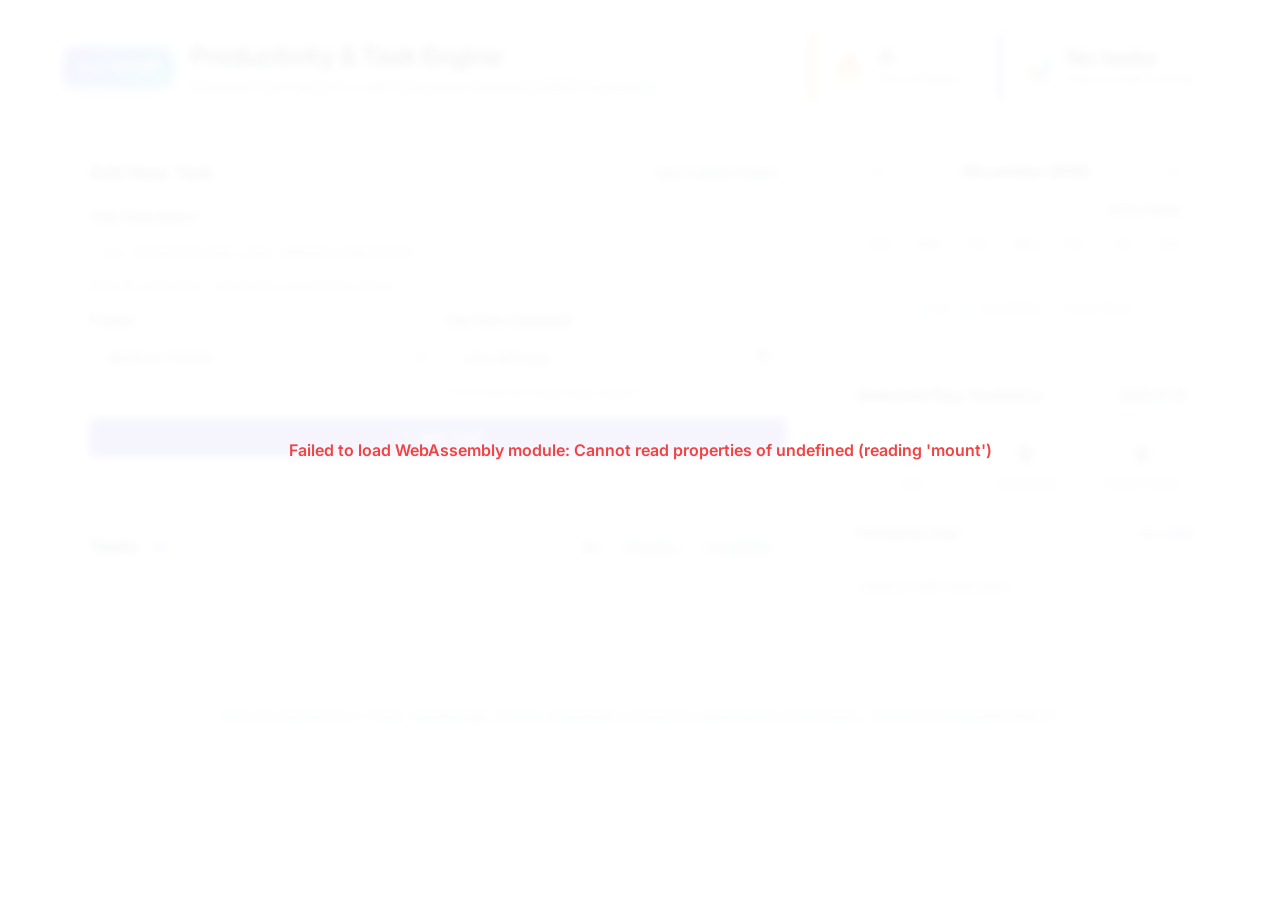
==== public/index.html @ 5f056f39 "feat: complete C++ WebAssembly To-Do web app with calendar and streak counter" ====
<!DOCTYPE html>
<html lang="en">
<head>
    <meta charset="UTF-8">
    <meta name="viewport" content="width=device-width, initial-scale=1.0">
    <title>C++ WebAssembly To-Do & Habit Analytics</title>
    <link rel="stylesheet" href="style.css">
    <link rel="preconnect" href="https://fonts.googleapis.com">
    <link rel="preconnect" href="https://fonts.gstatic.com" crossorigin>
    <link href="https://fonts.googleapis.com/css2?family=Inter:wght@300;400;500;600;700&display=swap" rel="stylesheet">
</head>
<body>
    <div id="loadingOverlay" class="loading-overlay">
        <div class="spinner"></div>
        <p>Loading C++ WebAssembly Engine & Syncing Storage...</p>
    </div>

    <div class="app-container">
        <!-- Header -->
        <header class="app-header">
            <div class="brand">
                <div class="logo-badge">C++ WASM</div>
                <div>
                    <h1>Productivity & Task Engine</h1>
                    <p class="subtitle">Compiled from native C++ with Emscripten Embind & IDBFS Persistence</p>
                </div>
            </div>
            
            <div class="stats-overview">
                <!-- Streak Card -->
                <div class="stat-card streak-card" id="streakCard">
                    <div class="stat-icon">🔥</div>
                    <div class="stat-details">
                        <span class="stat-value" id="streakDisplay">0</span>
                        <span class="stat-label">Day Streak</span>
                    </div>
                </div>

                <!-- Daily Rate Card -->
                <div class="stat-card rate-card" id="dailyRateCard">
                    <div class="stat-icon">📊</div>
                    <div class="stat-details">
                        <span class="stat-value" id="dailyRateDisplay">No tasks</span>
                        <span class="stat-label" id="rateDateLabel">Daily Completion</span>
                    </div>
                </div>
            </div>
        </header>

        <!-- Notification Banner -->
        <div id="notificationBanner" class="notification-banner hidden"></div>

        <!-- Main Layout -->
        <main class="main-content">
            <!-- Left Column: Task Creator & List -->
            <section class="task-section">
                <!-- Add Task Form -->
                <div class="card form-card">
                    <div class="card-header">
                        <h2>Add New Task</h2>
                        <span class="badge cpp-badge">std::vector&lt;Task&gt;</span>
                    </div>
                    
                    <form id="addTaskForm" class="task-form">
                        <div class="form-group">
                            <label for="taskDesc">Task Description <span class="required">*</span></label>
                            <input type="text" id="taskDesc" placeholder="e.g. Implement leap-year validation algorithms" required autocomplete="off">
                            <small class="helper-text">Pipes (|) sanitized to /, line breaks converted to spaces.</small>
                        </div>

                        <div class="form-row">
                            <div class="form-group">
                                <label for="taskPriority">Priority</label>
                                <select id="taskPriority">
                                    <option value="0">Low Priority</option>
                                    <option value="1" selected>Medium Priority</option>
                                    <option value="2">High Priority</option>
                                </select>
                            </div>

                            <div class="form-group">
                                <label for="taskDueDate">Due Date (Optional)</label>
                                <input type="date" id="taskDueDate">
                                <small class="helper-text">YYYY-MM-DD (Leap-year aware)</small>
                            </div>
                        </div>

                        <button type="submit" class="btn btn-primary" id="btnAddTask">
                            <span class="btn-icon">➕</span> Add Task
                        </button>
                    </form>
                </div>

                <!-- Tasks List -->
                <div class="card list-card">
                    <div class="card-header task-list-header">
                        <div class="title-with-count">
                            <h2>Tasks</h2>
                            <span class="count-pill" id="totalTasksCount">0</span>
                        </div>
                        
                        <!-- Filter Tabs -->
                        <div class="filter-tabs">
                            <button class="filter-btn active" data-filter="all">All</button>
                            <button class="filter-btn" data-filter="pending">Pending</button>
                            <button class="filter-btn" data-filter="completed">Completed</button>
                        </div>
                    </div>

                    <div id="taskList" class="task-list">
                        <!-- Rendered by JavaScript via getTasksJson() -->
                    </div>

                    <div id="emptyListState" class="empty-state hidden">
                        <div class="empty-icon">📝</div>
                        <p class="empty-title">No tasks found</p>
                        <p class="empty-desc">Create your first task above to track your productivity habits.</p>
                    </div>
                </div>
            </section>

            <!-- Right Column: Interactive Calendar & Day Analytics -->
            <aside class="calendar-section">
                <!-- Interactive Calendar Card -->
                <div class="card calendar-card">
                    <div class="calendar-header">
                        <button class="btn btn-icon-round" id="prevMonthBtn" title="Previous Month">‹</button>
                        <h3 id="currentMonthYear">November 2026</h3>
                        <button class="btn btn-icon-round" id="nextMonthBtn" title="Next Month">›</button>
                    </div>

                    <div class="calendar-actions">
                        <button class="btn btn-sm btn-outline" id="todayMonthBtn">Go to Today</button>
                    </div>

                    <!-- Weekday Headers -->
                    <div class="weekdays-grid">
                        <span>Sun</span>
                        <span>Mon</span>
                        <span>Tue</span>
                        <span>Wed</span>
                        <span>Thu</span>
                        <span>Fri</span>
                        <span>Sat</span>
                    </div>

                    <!-- Calendar Days Grid (Calculated by C++ getCalendar) -->
                    <div id="calendarDaysGrid" class="days-grid"></div>

                    <!-- Calendar Legend -->
                    <div class="calendar-legend">
                        <span class="legend-item"><span class="dot dot-due"></span> Due</span>
                        <span class="legend-item"><span class="dot dot-completed"></span> Completed</span>
                        <span class="legend-item"><span class="dot dot-both"></span> Due & Done</span>
                    </div>
                </div>

                <!-- Selected Date Analytics Details -->
                <div class="card day-analytics-card">
                    <div class="card-header">
                        <h3>Selected Day Analytics</h3>
                        <span class="date-badge" id="selectedDateBadge">2026-11-16</span>
                    </div>

                    <div class="day-stats-grid">
                        <div class="day-stat-box">
                            <span class="stat-number" id="dayDueCount">0</span>
                            <span class="stat-sublabel">Due</span>
                        </div>
                        <div class="day-stat-box">
                            <span class="stat-number" id="dayCompletedCount">0</span>
                            <span class="stat-sublabel">Completed</span>
                        </div>
                        <div class="day-stat-box">
                            <span class="stat-number" id="dayDistinctCount">0</span>
                            <span class="stat-sublabel">Distinct Tasks</span>
                        </div>
                    </div>

                    <div class="completion-bar-container">
                        <div class="completion-bar-header">
                            <span>Completion Rate</span>
                            <span id="dayRateText" class="rate-percentage">No tasks</span>
                        </div>
                        <div class="progress-track">
                            <div id="dayProgressBar" class="progress-fill" style="width: 0%;"></div>
                        </div>
                    </div>

                    <div class="day-tasks-container">
                        <h4 class="subhead">Tasks for this day</h4>
                        <ul id="dayTasksList" class="day-tasks-list">
                            <!-- Tasks on this day rendered here -->
                        </ul>
                    </div>
                </div>
            </aside>
        </main>

        <!-- Edit Task Modal -->
        <div id="editTaskModal" class="modal-backdrop hidden">
            <div class="modal-box">
                <div class="modal-header">
                    <h3>Edit Task</h3>
                    <button class="btn-close" id="btnCancelEdit">×</button>
                </div>
                <form id="editTaskForm">
                    <input type="hidden" id="editTaskId">
                    <div class="form-group">
                        <label for="editTaskDesc">Description</label>
                        <input type="text" id="editTaskDesc" required>
                    </div>
                    <div class="form-row">
                        <div class="form-group">
                            <label for="editTaskPriority">Priority</label>
                            <select id="editTaskPriority">
                                <option value="0">Low Priority</option>
                                <option value="1">Medium Priority</option>
                                <option value="2">High Priority</option>
                            </select>
                        </div>
                        <div class="form-group">
                            <label for="editTaskDueDate">Due Date</label>
                            <input type="date" id="editTaskDueDate">
                        </div>
                    </div>
                    <div class="modal-actions">
                        <button type="button" class="btn btn-outline" id="btnCancelEdit2">Cancel</button>
                        <button type="submit" class="btn btn-primary">Save Changes</button>
                    </div>
                </form>
            </div>
        </div>

        <!-- Footer -->
        <footer class="app-footer">
            <p>Built with Standard C++ (Task, TaskManager, Priority, isValidDate) compiled to WebAssembly (Emscripten / Embind) & IndexedDB (IDBFS).</p>
        </footer>
    </div>

    <!-- WebAssembly Module Loader & Glue -->
    <script src="task_engine.js"></script>
    <script src="app.js"></script>
</body>
</html>
---- public/style.css ----
:root {
    --primary: #4f46e5;
    --primary-hover: #4338ca;
    --primary-light: #eef2ff;
    --success: #10b981;
    --success-light: #ecfdf5;
    --warning: #f59e0b;
    --warning-light: #fffbeb;
    --danger: #ef4444;
    --danger-light: #fef2f2;
    --text-main: #1e293b;
    --text-muted: #64748b;
    --border: #e2e8f0;
    --bg-main: #f8fafc;
    --bg-card: #ffffff;
    --shadow-sm: 0 1px 2px 0 rgb(0 0 0 / 0.05);
    --shadow-md: 0 4px 6px -1px rgb(0 0 0 / 0.1), 0 2px 4px -2px rgb(0 0 0 / 0.1);
    --shadow-lg: 0 10px 15px -3px rgb(0 0 0 / 0.1), 0 4px 6px -4px rgb(0 0 0 / 0.1);
    --radius-sm: 6px;
    --radius-md: 10px;
    --radius-lg: 16px;
    --transition: all 0.2s ease;
}

* {
    box-sizing: border-box;
    margin: 0;
    padding: 0;
}

body {
    font-family: 'Inter', -apple-system, BlinkMacSystemFont, "Segoe UI", Roboto, sans-serif;
    background-color: var(--bg-main);
    color: var(--text-main);
    line-height: 1.5;
    min-height: 100vh;
}

/* Loading Overlay */
.loading-overlay {
    position: fixed;
    top: 0;
    left: 0;
    width: 100%;
    height: 100%;
    background: rgba(255, 255, 255, 0.95);
    backdrop-filter: blur(4px);
    display: flex;
    flex-direction: column;
    align-items: center;
    justify-content: center;
    gap: 1rem;
    z-index: 9999;
    font-weight: 500;
    color: var(--text-muted);
    transition: opacity 0.3s ease;
}

.loading-overlay.fade-out {
    opacity: 0;
    pointer-events: none;
}

.spinner {
    width: 48px;
    height: 48px;
    border: 4px solid var(--border);
    border-top-color: var(--primary);
    border-radius: 50%;
    animation: spin 0.8s linear infinite;
}

@keyframes spin {
    to { transform: rotate(360deg); }
}

/* App Container */
.app-container {
    max-width: 1200px;
    margin: 0 auto;
    padding: 2rem 1.5rem;
}

/* Header */
.app-header {
    display: flex;
    justify-content: space-between;
    align-items: center;
    flex-wrap: wrap;
    gap: 1.5rem;
    margin-bottom: 2rem;
}

.brand {
    display: flex;
    align-items: center;
    gap: 1rem;
}

.logo-badge {
    background: linear-gradient(135deg, #4f46e5, #06b6d4);
    color: white;
    font-weight: 700;
    font-size: 0.85rem;
    padding: 0.6rem 0.9rem;
    border-radius: var(--radius-md);
    letter-spacing: 0.05em;
    box-shadow: 0 4px 12px rgba(79, 70, 229, 0.3);
}

.app-header h1 {
    font-size: 1.6rem;
    font-weight: 700;
    color: var(--text-main);
    letter-spacing: -0.02em;
}

.subtitle {
    font-size: 0.875rem;
    color: var(--text-muted);
}

/* Stats Overview */
.stats-overview {
    display: flex;
    gap: 1rem;
}

.stat-card {
    background: var(--bg-card);
    border: 1px solid var(--border);
    border-radius: var(--radius-md);
    padding: 0.75rem 1.25rem;
    display: flex;
    align-items: center;
    gap: 0.85rem;
    box-shadow: var(--shadow-sm);
    min-width: 160px;
}

.streak-card {
    border-left: 4px solid #f97316;
}

.rate-card {
    border-left: 4px solid var(--primary);
}

.stat-icon {
    font-size: 1.6rem;
}

.stat-details {
    display: flex;
    flex-direction: column;
}

.stat-value {
    font-size: 1.35rem;
    font-weight: 700;
    color: var(--text-main);
    line-height: 1.2;
}

.stat-label {
    font-size: 0.75rem;
    font-weight: 500;
    color: var(--text-muted);
    text-transform: uppercase;
    letter-spacing: 0.05em;
}

/* Notification Banner */
.notification-banner {
    padding: 0.75rem 1.25rem;
    border-radius: var(--radius-md);
    margin-bottom: 1.5rem;
    font-size: 0.9rem;
    font-weight: 500;
    display: flex;
    align-items: center;
    justify-content: space-between;
    animation: slideDown 0.25s ease;
}

.notification-banner.error {
    background-color: var(--danger-light);
    color: #991b1b;
    border: 1px solid #fecaca;
}

.notification-banner.success {
    background-color: var(--success-light);
    color: #065f46;
    border: 1px solid #a7f3d0;
}

.hidden {
    display: none !important;
}

@keyframes slideDown {
    from { opacity: 0; transform: translateY(-8px); }
    to { opacity: 1; transform: translateY(0); }
}

/* Main Layout */
.main-content {
    display: grid;
    grid-template-columns: 1fr 380px;
    gap: 1.5rem;
    align-items: start;
}

@media (max-width: 900px) {
    .main-content {
        grid-template-columns: 1fr;
    }
}

/* Cards */
.card {
    background: var(--bg-card);
    border: 1px solid var(--border);
    border-radius: var(--radius-lg);
    padding: 1.5rem;
    box-shadow: var(--shadow-sm);
    margin-bottom: 1.5rem;
}

.card-header {
    display: flex;
    justify-content: space-between;
    align-items: center;
    margin-bottom: 1.25rem;
}

.card-header h2 {
    font-size: 1.15rem;
    font-weight: 600;
}

.card-header h3 {
    font-size: 1.05rem;
    font-weight: 600;
}

.badge {
    font-size: 0.75rem;
    padding: 0.25rem 0.6rem;
    border-radius: 9999px;
    font-weight: 600;
}

.cpp-badge {
    background-color: #f1f5f9;
    color: #475569;
    font-family: monospace;
}

/* Form Styles */
.task-form {
    display: flex;
    flex-direction: column;
    gap: 1rem;
}

.form-group {
    display: flex;
    flex-direction: column;
    gap: 0.35rem;
    flex: 1;
}

.form-row {
    display: flex;
    gap: 1rem;
}

@media (max-width: 600px) {
    .form-row {
        flex-direction: column;
    }
}

label {
    font-size: 0.825rem;
    font-weight: 600;
    color: var(--text-main);
}

.required {
    color: var(--danger);
}

input[type="text"],
input[type="date"],
select {
    padding: 0.65rem 0.85rem;
    border: 1px solid var(--border);
    border-radius: var(--radius-sm);
    font-size: 0.9rem;
    font-family: inherit;
    color: var(--text-main);
    background-color: #ffffff;
    transition: var(--transition);
}

input[type="text"]:focus,
input[type="date"]:focus,
select:focus {
    outline: none;
    border-color: var(--primary);
    box-shadow: 0 0 0 3px rgba(79, 70, 229, 0.15);
}

.helper-text {
    font-size: 0.75rem;
    color: var(--text-muted);
}

/* Buttons */
.btn {
    display: inline-flex;
    align-items: center;
    justify-content: center;
    gap: 0.4rem;
    padding: 0.65rem 1.25rem;
    font-size: 0.9rem;
    font-weight: 600;
    border-radius: var(--radius-sm);
    cursor: pointer;
    border: none;
    transition: var(--transition);
    font-family: inherit;
}

.btn-primary {
    background-color: var(--primary);
    color: white;
}

.btn-primary:hover {
    background-color: var(--primary-hover);
}

.btn-outline {
    background-color: transparent;
    border: 1px solid var(--border);
    color: var(--text-main);
}

.btn-outline:hover {
    background-color: #f1f5f9;
}

.btn-sm {
    padding: 0.35rem 0.75rem;
    font-size: 0.8rem;
}

.btn-icon-round {
    width: 32px;
    height: 32px;
    border-radius: 50%;
    border: 1px solid var(--border);
    background: transparent;
    cursor: pointer;
    font-size: 1.1rem;
    display: flex;
    align-items: center;
    justify-content: center;
    transition: var(--transition);
}

.btn-icon-round:hover {
    background: #f1f5f9;
}

/* Task List */
.task-list-header {
    flex-wrap: wrap;
    gap: 0.75rem;
}

.title-with-count {
    display: flex;
    align-items: center;
    gap: 0.5rem;
}

.count-pill {
    background: var(--primary-light);
    color: var(--primary);
    font-size: 0.75rem;
    font-weight: 700;
    padding: 0.15rem 0.55rem;
    border-radius: 9999px;
}

.filter-tabs {
    display: flex;
    gap: 0.25rem;
    background: #f1f5f9;
    padding: 0.25rem;
    border-radius: var(--radius-sm);
}

.filter-btn {
    border: none;
    background: transparent;
    padding: 0.3rem 0.75rem;
    font-size: 0.8rem;
    font-weight: 600;
    color: var(--text-muted);
    border-radius: var(--radius-sm);
    cursor: pointer;
    transition: var(--transition);
}

.filter-btn.active {
    background: white;
    color: var(--text-main);
    box-shadow: var(--shadow-sm);
}

.task-list {
    display: flex;
    flex-direction: column;
    gap: 0.75rem;
}

.task-item {
    display: flex;
    align-items: center;
    justify-content: space-between;
    padding: 0.85rem 1rem;
    border: 1px solid var(--border);
    border-radius: var(--radius-md);
    background: white;
    transition: var(--transition);
    gap: 1rem;
}

.task-item:hover {
    box-shadow: var(--shadow-sm);
    border-color: #cbd5e1;
}

.task-item.completed {
    background: #f8fafc;
    opacity: 0.75;
}

.task-item.completed .task-desc {
    text-decoration: line-through;
    color: var(--text-muted);
}

.task-main {
    display: flex;
    align-items: center;
    gap: 0.85rem;
    flex: 1;
    min-width: 0;
}

.checkbox-btn {
    width: 22px;
    height: 22px;
    border-radius: 6px;
    border: 2px solid #cbd5e1;
    background: white;
    cursor: pointer;
    display: flex;
    align-items: center;
    justify-content: center;
    flex-shrink: 0;
    transition: var(--transition);
    color: white;
    font-size: 0.8rem;
}

.task-item.completed .checkbox-btn {
    background: var(--success);
    border-color: var(--success);
}

.task-item:not(.completed) .checkbox-btn:hover {
    border-color: var(--primary);
}

.task-content {
    display: flex;
    flex-direction: column;
    gap: 0.25rem;
    overflow: hidden;
}

.task-desc {
    font-size: 0.95rem;
    font-weight: 500;
    color: var(--text-main);
    word-break: break-word;
}

.task-meta {
    display: flex;
    align-items: center;
    flex-wrap: wrap;
    gap: 0.5rem;
    font-size: 0.75rem;
    color: var(--text-muted);
}

.priority-pill {
    padding: 0.15rem 0.5rem;
    border-radius: 4px;
    font-weight: 600;
    font-size: 0.7rem;
    text-transform: uppercase;
}

.priority-low {
    background: #ecfdf5;
    color: #059669;
}

.priority-med {
    background: #fffbeb;
    color: #d97706;
}

.priority-high {
    background: #fef2f2;
    color: #dc2626;
}

.due-pill {
    display: inline-flex;
    align-items: center;
    gap: 0.25rem;
}

.due-pill.overdue {
    color: #dc2626;
    font-weight: 600;
}

.due-pill.today {
    color: #d97706;
    font-weight: 600;
}

.task-actions {
    display: flex;
    align-items: center;
    gap: 0.35rem;
    flex-shrink: 0;
}

.action-btn {
    background: transparent;
    border: none;
    cursor: pointer;
    padding: 0.35rem 0.5rem;
    border-radius: var(--radius-sm);
    color: var(--text-muted);
    transition: var(--transition);
    font-size: 0.85rem;
}

.action-btn:hover {
    background: #f1f5f9;
    color: var(--text-main);
}

.action-btn.delete-btn:hover {
    background: var(--danger-light);
    color: var(--danger);
}

/* Empty State */
.empty-state {
    text-align: center;
    padding: 2.5rem 1rem;
}

.empty-icon {
    font-size: 2.5rem;
    margin-bottom: 0.5rem;
}

.empty-title {
    font-weight: 600;
    font-size: 1rem;
    color: var(--text-main);
}

.empty-desc {
    font-size: 0.85rem;
    color: var(--text-muted);
}

/* Calendar Styles */
.calendar-card {
    padding: 1.25rem;
}

.calendar-header {
    display: flex;
    align-items: center;
    justify-content: space-between;
    margin-bottom: 0.5rem;
}

.calendar-header h3 {
    font-size: 1rem;
    font-weight: 700;
}

.calendar-actions {
    display: flex;
    justify-content: flex-end;
    margin-bottom: 0.75rem;
}

.weekdays-grid {
    display: grid;
    grid-template-columns: repeat(7, 1fr);
    text-align: center;
    font-size: 0.75rem;
    font-weight: 600;
    color: var(--text-muted);
    padding-bottom: 0.5rem;
    border-bottom: 1px solid var(--border);
}

.days-grid {
    display: grid;
    grid-template-columns: repeat(7, 1fr);
    gap: 2px;
    margin-top: 0.5rem;
}

.calendar-day {
    aspect-ratio: 1;
    display: flex;
    flex-direction: column;
    align-items: center;
    justify-content: center;
    border-radius: var(--radius-sm);
    cursor: pointer;
    position: relative;
    font-size: 0.825rem;
    font-weight: 500;
    transition: var(--transition);
    padding: 2px;
    user-select: none;
}

.calendar-day:hover {
    background-color: #f1f5f9;
}

.calendar-day.empty {
    cursor: default;
    background: transparent;
}

.calendar-day.today {
    border: 1.5px solid var(--primary);
    font-weight: 700;
}

.calendar-day.selected {
    background-color: var(--primary) !important;
    color: white !important;
}

.calendar-day.selected .day-dots .dot {
    background-color: white !important;
}

.day-dots {
    display: flex;
    gap: 2px;
    margin-top: 2px;
    height: 4px;
}

.dot {
    width: 4px;
    height: 4px;
    border-radius: 50%;
}

.dot-due {
    background-color: #3b82f6;
}

.dot-completed {
    background-color: #10b981;
}

.dot-both {
    background-color: #8b5cf6;
}

.calendar-legend {
    display: flex;
    justify-content: center;
    gap: 1rem;
    margin-top: 1rem;
    padding-top: 0.75rem;
    border-top: 1px solid var(--border);
    font-size: 0.75rem;
    color: var(--text-muted);
}

.legend-item {
    display: flex;
    align-items: center;
    gap: 0.35rem;
}

/* Day Analytics Card */
.day-analytics-card {
    padding: 1.25rem;
}

.date-badge {
    background: #f1f5f9;
    padding: 0.2rem 0.55rem;
    border-radius: var(--radius-sm);
    font-size: 0.8rem;
    font-weight: 600;
    color: var(--text-main);
}

.day-stats-grid {
    display: grid;
    grid-template-columns: repeat(3, 1fr);
    gap: 0.5rem;
    margin-bottom: 1.25rem;
}

.day-stat-box {
    background: #f8fafc;
    border: 1px solid var(--border);
    border-radius: var(--radius-sm);
    padding: 0.6rem 0.4rem;
    text-align: center;
}

.stat-number {
    display: block;
    font-size: 1.25rem;
    font-weight: 700;
    color: var(--text-main);
}

.stat-sublabel {
    font-size: 0.7rem;
    color: var(--text-muted);
}

.completion-bar-container {
    margin-bottom: 1.25rem;
}

.completion-bar-header {
    display: flex;
    justify-content: space-between;
    font-size: 0.8rem;
    font-weight: 600;
    margin-bottom: 0.35rem;
}

.rate-percentage {
    color: var(--primary);
}

.progress-track {
    width: 100%;
    height: 8px;
    background: #e2e8f0;
    border-radius: 9999px;
    overflow: hidden;
}

.progress-fill {
    height: 100%;
    background: linear-gradient(90deg, #4f46e5, #10b981);
    transition: width 0.4s ease;
}

.subhead {
    font-size: 0.85rem;
    font-weight: 600;
    color: var(--text-muted);
    text-transform: uppercase;
    letter-spacing: 0.05em;
    margin-bottom: 0.5rem;
}

.day-tasks-list {
    list-style: none;
    display: flex;
    flex-direction: column;
    gap: 0.35rem;
    max-height: 180px;
    overflow-y: auto;
}

.day-task-item {
    font-size: 0.825rem;
    padding: 0.4rem 0.6rem;
    border-radius: var(--radius-sm);
    background: #f8fafc;
    display: flex;
    align-items: center;
    justify-content: space-between;
}

.day-task-item.is-done {
    text-decoration: line-through;
    color: var(--text-muted);
}

/* Modal */
.modal-backdrop {
    position: fixed;
    top: 0;
    left: 0;
    width: 100%;
    height: 100%;
    background: rgba(15, 23, 42, 0.6);
    backdrop-filter: blur(4px);
    display: flex;
    align-items: center;
    justify-content: center;
    z-index: 10000;
    padding: 1rem;
}

.modal-box {
    background: white;
    border-radius: var(--radius-lg);
    width: 100%;
    max-width: 480px;
    padding: 1.75rem;
    box-shadow: var(--shadow-lg);
    animation: scaleUp 0.2s ease;
}

@keyframes scaleUp {
    from { transform: scale(0.95); opacity: 0; }
    to { transform: scale(1); opacity: 1; }
}

.modal-header {
    display: flex;
    justify-content: space-between;
    align-items: center;
    margin-bottom: 1.25rem;
}

.btn-close {
    background: transparent;
    border: none;
    font-size: 1.5rem;
    line-height: 1;
    cursor: pointer;
    color: var(--text-muted);
}

.modal-actions {
    display: flex;
    justify-content: flex-end;
    gap: 0.75rem;
    margin-top: 1.5rem;
}

/* Footer */
.app-footer {
    text-align: center;
    font-size: 0.8rem;
    color: var(--text-muted);
    margin-top: 2rem;
    padding-top: 1.5rem;
    border-top: 1px solid var(--border);
}
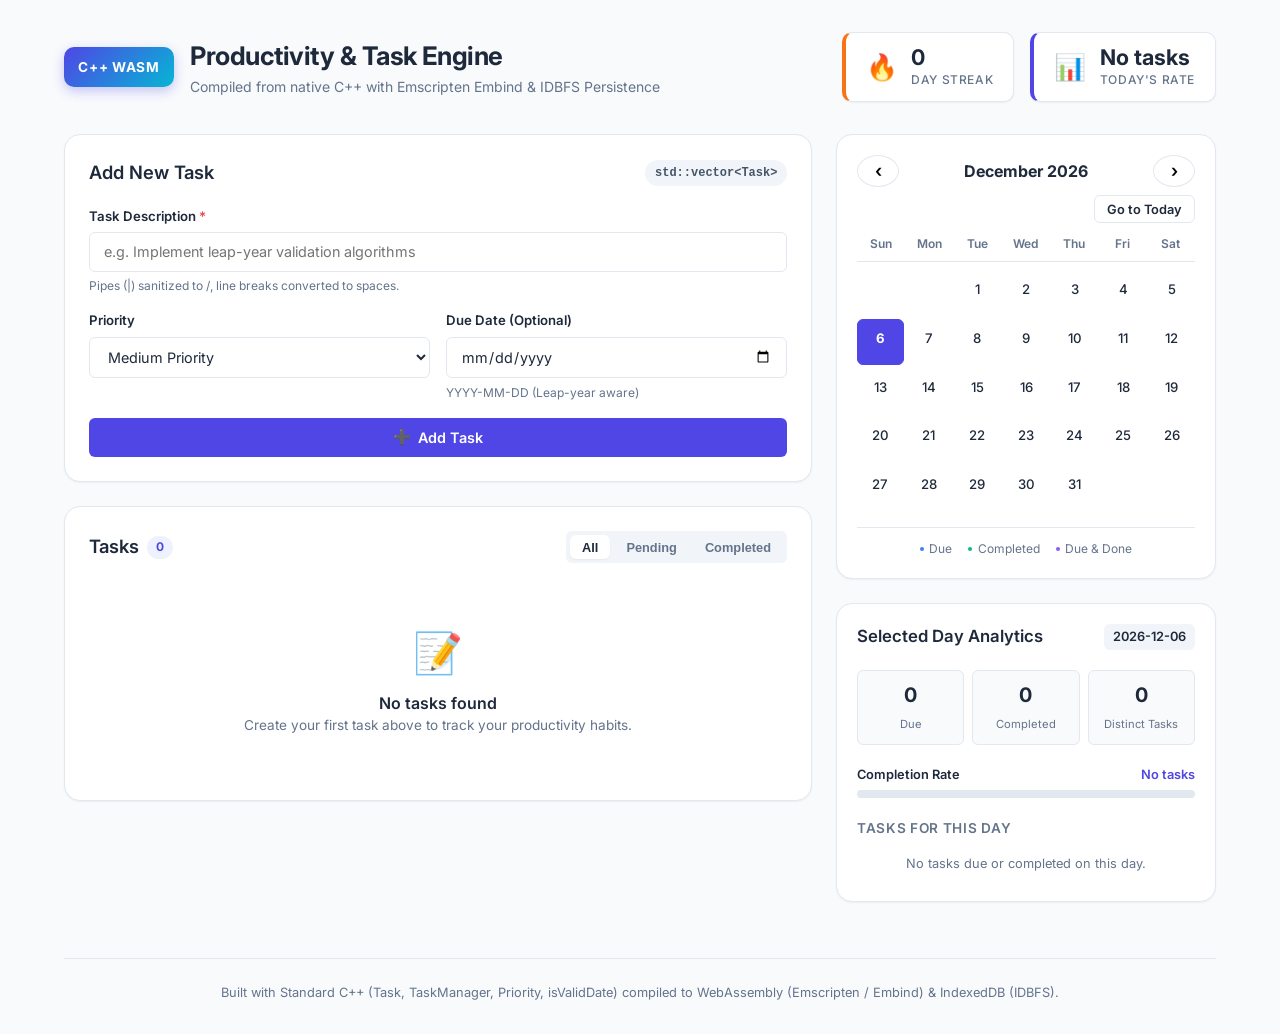
==== commit db845859: "fix: export FS and IDBFS in Emscripten runtime methods and harden IDBFS mounting" ====
--- a/public/index.html
+++ b/public/index.html
@@ -243,3 +243,4 @@
     <script src="app.js"></script>
 </body>
 </html>
+
--- a/public/style.css
+++ b/public/style.css
@@ -891,3 +891,4 @@
     padding-top: 1.5rem;
     border-top: 1px solid var(--border);
 }
+
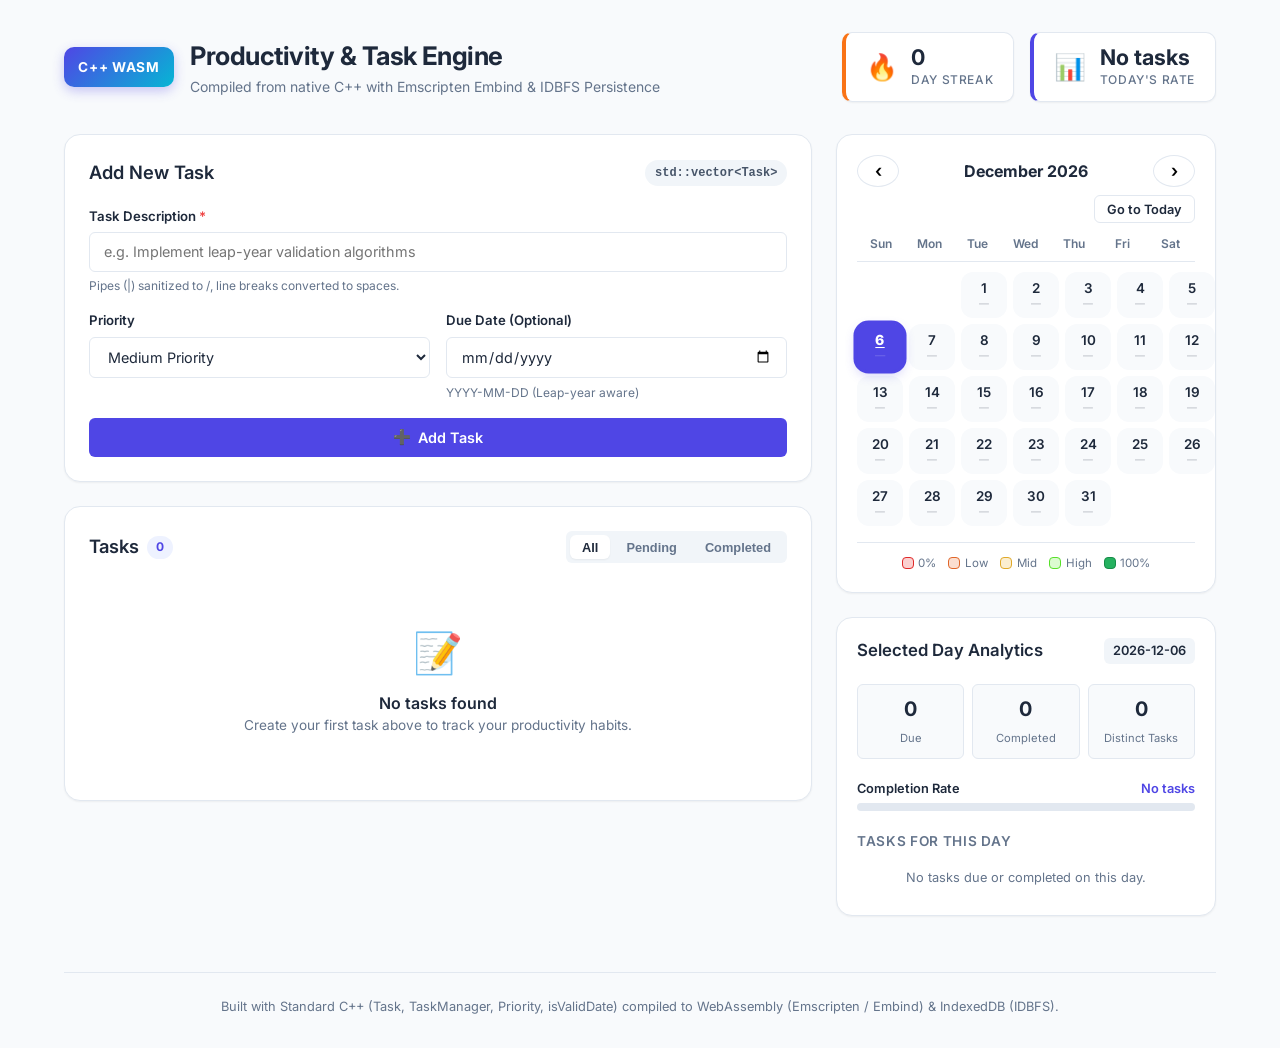
==== commit 64d06b9f: "feat: compute daily goal percentage and color bubbles in C++ calendar engine" ====
--- a/public/index.html
+++ b/public/index.html
@@ -149,9 +149,11 @@
 
                     <!-- Calendar Legend -->
                     <div class="calendar-legend">
-                        <span class="legend-item"><span class="dot dot-due"></span> Due</span>
-                        <span class="legend-item"><span class="dot dot-completed"></span> Completed</span>
-                        <span class="legend-item"><span class="dot dot-both"></span> Due & Done</span>
+                        <span class="legend-item"><span class="legend-swatch swatch-missed"></span> 0%</span>
+                        <span class="legend-item"><span class="legend-swatch swatch-low"></span> Low</span>
+                        <span class="legend-item"><span class="legend-swatch swatch-medium"></span> Mid</span>
+                        <span class="legend-item"><span class="legend-swatch swatch-high"></span> High</span>
+                        <span class="legend-item"><span class="legend-swatch swatch-full"></span> 100%</span>
                     </div>
                 </div>
 
--- a/public/style.css
+++ b/public/style.css
@@ -639,89 +639,136 @@
 .days-grid {
     display: grid;
     grid-template-columns: repeat(7, 1fr);
-    gap: 2px;
-    margin-top: 0.5rem;
+    gap: 6px;
+    margin-top: 0.6rem;
 }
 
 .calendar-day {
     aspect-ratio: 1;
+    min-height: 46px;
     display: flex;
     flex-direction: column;
     align-items: center;
     justify-content: center;
-    border-radius: var(--radius-sm);
+    border-radius: 12px;
+    border: 1.5px solid transparent;
+    background-color: #f8fafc;
     cursor: pointer;
     position: relative;
-    font-size: 0.825rem;
-    font-weight: 500;
     transition: var(--transition);
-    padding: 2px;
+    padding: 3px 2px;
     user-select: none;
 }
 
-.calendar-day:hover {
+.calendar-day:hover:not(.empty) {
+    transform: translateY(-1px);
+    box-shadow: 0 3px 8px rgba(15, 23, 42, 0.1);
+}
+
+.calendar-day:not(.has-goal):not(.empty):hover {
     background-color: #f1f5f9;
 }
 
 .calendar-day.empty {
     cursor: default;
     background: transparent;
-}
-
-.calendar-day.today {
-    border: 1.5px solid var(--primary);
+    border-color: transparent;
+}
+
+.calendar-day.today:not(.has-goal) {
+    border-color: var(--primary);
+    background-color: var(--primary-light);
+}
+
+.calendar-day.today .day-number {
+    font-weight: 800;
+    text-decoration: underline;
+    text-underline-offset: 2px;
+}
+
+.calendar-day.selected {
+    box-shadow: 0 0 0 2.5px var(--primary), 0 4px 10px rgba(79, 70, 229, 0.25);
+    transform: scale(1.04);
+    z-index: 1;
+}
+
+.calendar-day.selected:not(.has-goal) {
+    background-color: var(--primary);
+    color: white;
+}
+
+.calendar-day.selected:not(.has-goal) .day-rate-empty {
+    color: rgba(255, 255, 255, 0.7);
+}
+
+.day-number {
+    font-size: 0.84rem;
+    font-weight: 600;
+    line-height: 1.1;
+}
+
+.day-rate {
+    font-size: 0.62rem;
     font-weight: 700;
-}
-
-.calendar-day.selected {
-    background-color: var(--primary) !important;
-    color: white !important;
-}
-
-.calendar-day.selected .day-dots .dot {
-    background-color: white !important;
-}
-
-.day-dots {
-    display: flex;
-    gap: 2px;
+    line-height: 1.1;
     margin-top: 2px;
-    height: 4px;
-}
-
-.dot {
-    width: 4px;
-    height: 4px;
-    border-radius: 50%;
-}
-
-.dot-due {
-    background-color: #3b82f6;
-}
-
-.dot-completed {
-    background-color: #10b981;
-}
-
-.dot-both {
-    background-color: #8b5cf6;
+    letter-spacing: -0.02em;
+}
+
+.day-rate-empty {
+    opacity: 0.3;
+    font-weight: 400;
 }
 
 .calendar-legend {
     display: flex;
     justify-content: center;
-    gap: 1rem;
+    flex-wrap: wrap;
+    gap: 0.75rem;
     margin-top: 1rem;
     padding-top: 0.75rem;
     border-top: 1px solid var(--border);
-    font-size: 0.75rem;
+    font-size: 0.72rem;
     color: var(--text-muted);
 }
 
 .legend-item {
     display: flex;
     align-items: center;
-    gap: 0.35rem;
+    gap: 0.3rem;
+}
+
+.legend-swatch {
+    width: 12px;
+    height: 12px;
+    border-radius: 4px;
+    border: 1.5px solid transparent;
+    display: inline-block;
+}
+
+.swatch-missed {
+    background-color: hsl(0, 85%, 90%);
+    border-color: hsl(0, 75%, 52%);
+}
+
+.swatch-low {
+    background-color: hsl(20, 85%, 90%);
+    border-color: hsl(20, 75%, 52%);
+}
+
+.swatch-medium {
+    background-color: hsl(42, 85%, 90%);
+    border-color: hsl(42, 75%, 52%);
+}
+
+.swatch-high {
+    background-color: hsl(105, 85%, 90%);
+    border-color: hsl(105, 75%, 52%);
+}
+
+.swatch-full {
+    background-color: hsl(145, 65%, 42%);
+    border-color: hsl(145, 72%, 32%);
 }
 
 /* Day Analytics Card */
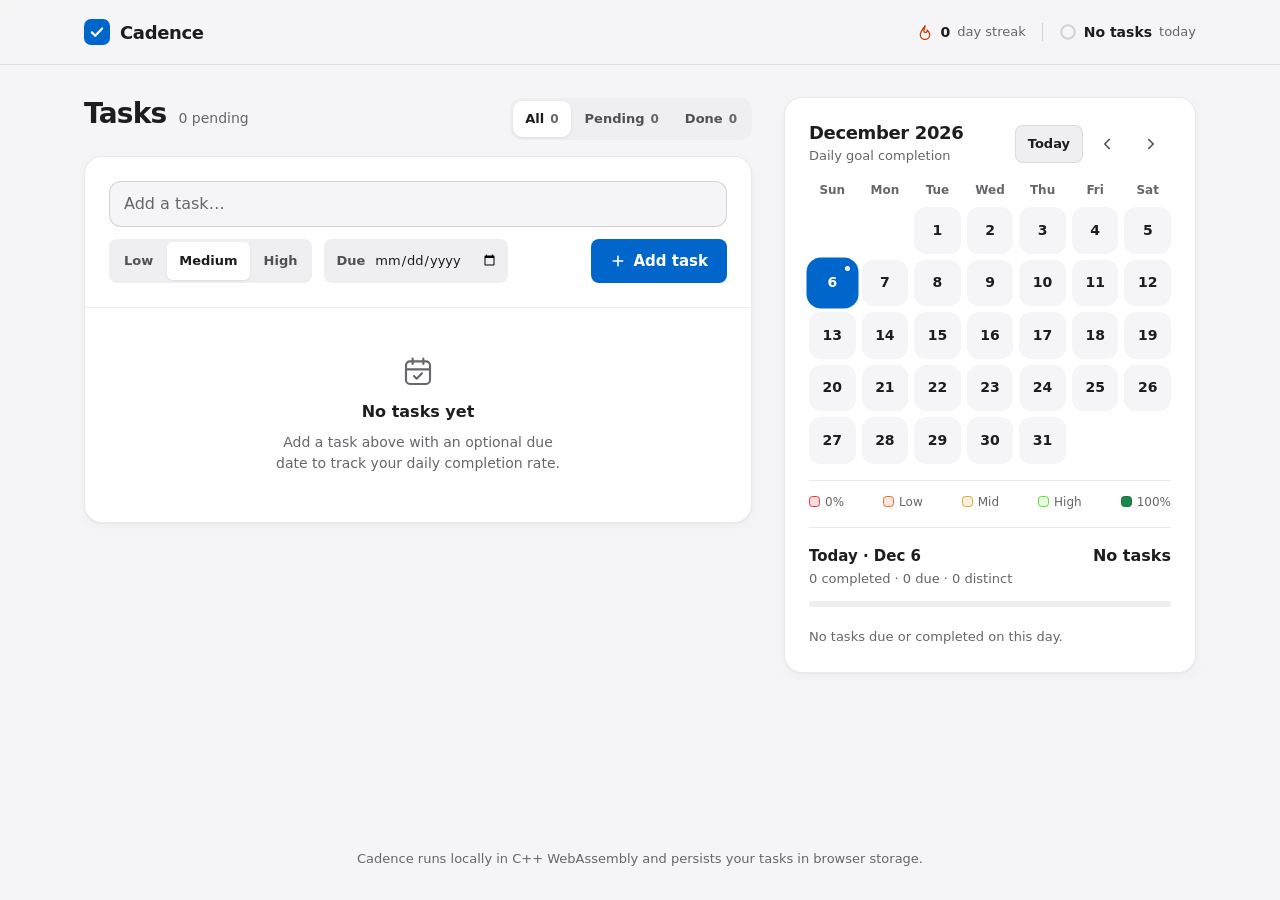
==== commit 425abbd0: "feat: full frontend redesign grounded in Apple HIG and tasteskill with C++ light/dark goal colors" ====
--- a/public/index.html
+++ b/public/index.html
@@ -2,247 +2,297 @@
 <html lang="en">
 <head>
     <meta charset="UTF-8">
-    <meta name="viewport" content="width=device-width, initial-scale=1.0">
-    <title>C++ WebAssembly To-Do & Habit Analytics</title>
+    <meta name="viewport" content="width=device-width, initial-scale=1, viewport-fit=cover">
+    <meta name="description" content="Cadence — daily task manager with a goal-colored monthly calendar, daily completion rate, and consistency streak running locally in C++ WebAssembly.">
+    <meta name="theme-color" content="#F5F5F7" media="(prefers-color-scheme: light)">
+    <meta name="theme-color" content="#0D0E10" media="(prefers-color-scheme: dark)">
+    <title>Cadence — Daily tasks &amp; goal calendar</title>
+    <link rel="icon" type="image/svg+xml" href="data:image/svg+xml,%3Csvg xmlns='http://www.w3.org/2000/svg' viewBox='0 0 32 32'%3E%3Crect width='32' height='32' rx='8' fill='%230066CC'/%3E%3Cpath d='M9.5 16.5l4.2 4.2 8.8-9.2' fill='none' stroke='%23fff' stroke-width='2.8' stroke-linecap='round' stroke-linejoin='round'/%3E%3C/svg%3E">
     <link rel="stylesheet" href="style.css">
-    <link rel="preconnect" href="https://fonts.googleapis.com">
-    <link rel="preconnect" href="https://fonts.gstatic.com" crossorigin>
-    <link href="https://fonts.googleapis.com/css2?family=Inter:wght@300;400;500;600;700&display=swap" rel="stylesheet">
 </head>
 <body>
-    <div id="loadingOverlay" class="loading-overlay">
-        <div class="spinner"></div>
-        <p>Loading C++ WebAssembly Engine & Syncing Storage...</p>
+    <!-- Non-blocking startup status bar (Apple HIG: show structure immediately while loading) -->
+    <div id="loadingBanner" class="loading-bar" role="status" aria-live="polite">
+        <span class="loading-dot" aria-hidden="true"></span>
+        <span>Preparing local workspace…</span>
     </div>
 
-    <div class="app-container">
-        <!-- Header -->
-        <header class="app-header">
-            <div class="brand">
-                <div class="logo-badge">C++ WASM</div>
-                <div>
-                    <h1>Productivity & Task Engine</h1>
-                    <p class="subtitle">Compiled from native C++ with Emscripten Embind & IDBFS Persistence</p>
-                </div>
-            </div>
-            
-            <div class="stats-overview">
-                <!-- Streak Card -->
-                <div class="stat-card streak-card" id="streakCard">
-                    <div class="stat-icon">🔥</div>
-                    <div class="stat-details">
-                        <span class="stat-value" id="streakDisplay">0</span>
-                        <span class="stat-label">Day Streak</span>
-                    </div>
-                </div>
-
-                <!-- Daily Rate Card -->
-                <div class="stat-card rate-card" id="dailyRateCard">
-                    <div class="stat-icon">📊</div>
-                    <div class="stat-details">
-                        <span class="stat-value" id="dailyRateDisplay">No tasks</span>
-                        <span class="stat-label" id="rateDateLabel">Daily Completion</span>
-                    </div>
-                </div>
-            </div>
-        </header>
-
-        <!-- Notification Banner -->
-        <div id="notificationBanner" class="notification-banner hidden"></div>
-
-        <!-- Main Layout -->
-        <main class="main-content">
-            <!-- Left Column: Task Creator & List -->
-            <section class="task-section">
-                <!-- Add Task Form -->
-                <div class="card form-card">
-                    <div class="card-header">
-                        <h2>Add New Task</h2>
-                        <span class="badge cpp-badge">std::vector&lt;Task&gt;</span>
-                    </div>
-                    
-                    <form id="addTaskForm" class="task-form">
-                        <div class="form-group">
-                            <label for="taskDesc">Task Description <span class="required">*</span></label>
-                            <input type="text" id="taskDesc" placeholder="e.g. Implement leap-year validation algorithms" required autocomplete="off">
-                            <small class="helper-text">Pipes (|) sanitized to /, line breaks converted to spaces.</small>
-                        </div>
-
-                        <div class="form-row">
-                            <div class="form-group">
-                                <label for="taskPriority">Priority</label>
-                                <select id="taskPriority">
-                                    <option value="0">Low Priority</option>
-                                    <option value="1" selected>Medium Priority</option>
-                                    <option value="2">High Priority</option>
-                                </select>
-                            </div>
-
-                            <div class="form-group">
-                                <label for="taskDueDate">Due Date (Optional)</label>
-                                <input type="date" id="taskDueDate">
-                                <small class="helper-text">YYYY-MM-DD (Leap-year aware)</small>
+    <!-- Floating translucent navigation bar (Liquid Glass applied only to floating chrome) -->
+    <header class="topbar">
+        <div class="topbar-inner">
+            <a class="skip-link" href="#main-content">Skip to content</a>
+
+            <div class="brand" aria-label="Cadence">
+                <svg class="brand-mark" width="26" height="26" viewBox="0 0 28 28" fill="none" aria-hidden="true">
+                    <rect width="28" height="28" rx="7.5" fill="currentColor" class="brand-mark-bg"/>
+                    <path d="M8.5 14.4L12.1 18L19.5 10.2" stroke="white" stroke-width="2.4" stroke-linecap="round" stroke-linejoin="round"/>
+                </svg>
+                <span class="brand-name">Cadence</span>
+            </div>
+
+            <div class="topbar-metrics" aria-label="Productivity summary">
+                <div class="metric-pill" id="streakMetric" title="Consecutive days with at least one completed task (counts from yesterday if nothing is completed yet today)">
+                    <svg class="metric-icon metric-icon-streak" width="16" height="16" viewBox="0 0 24 24" fill="none" stroke="currentColor" stroke-width="2" stroke-linecap="round" stroke-linejoin="round" aria-hidden="true">
+                        <path d="M12 2.7c.9 3.2-1.8 4.9-1.8 7.5 0 1.4 1 2.5 2.4 2.5 1.8 0 2.9-1.5 2.6-3.7 2.4 1.8 3.8 4.4 3.8 7.1a7 7 0 1 1-14 0c0-3.8 2.7-6.9 7-13.4Z"/>
+                    </svg>
+                    <span class="metric-value" id="streakDisplay">0</span>
+                    <span class="metric-label" id="streakUnit">day streak</span>
+                </div>
+
+                <div class="metric-divider" aria-hidden="true"></div>
+
+                <div class="metric-pill" id="rateMetric" title="Completed tasks divided by distinct tasks due or completed on the selected day">
+                    <svg class="rate-ring" width="18" height="18" viewBox="0 0 20 20" aria-hidden="true">
+                        <circle class="rate-ring-track" cx="10" cy="10" r="7.5" fill="none" stroke-width="2.2"/>
+                        <circle class="rate-ring-fill" id="headerRateRing" cx="10" cy="10" r="7.5" fill="none" stroke-width="2.2" stroke-linecap="round" stroke-dasharray="47.12" stroke-dashoffset="47.12" transform="rotate(-90 10 10)"/>
+                    </svg>
+                    <span class="metric-value" id="dailyRateDisplay">No tasks</span>
+                    <span class="metric-label" id="rateDateLabel">today</span>
+                </div>
+            </div>
+        </div>
+    </header>
+
+    <!-- Main two-pane workspace -->
+    <main id="main-content" class="workspace">
+        <!-- Left Column: Task Composer & Grouped List -->
+        <section class="tasks-pane" aria-labelledby="tasksHeading">
+            <div class="pane-header">
+                <div class="pane-title-group">
+                    <h1 id="tasksHeading">Tasks</h1>
+                    <span class="pane-subtitle" id="tasksSummarySubtitle">0 pending</span>
+                </div>
+
+                <div class="segmented-control" role="tablist" aria-label="Filter tasks">
+                    <button type="button" class="segment-btn active" role="tab" aria-selected="true" data-filter="all">
+                        All <span class="segment-count" id="countAll">0</span>
+                    </button>
+                    <button type="button" class="segment-btn" role="tab" aria-selected="false" data-filter="pending">
+                        Pending <span class="segment-count" id="countPending">0</span>
+                    </button>
+                    <button type="button" class="segment-btn" role="tab" aria-selected="false" data-filter="completed">
+                        Done <span class="segment-count" id="countCompleted">0</span>
+                    </button>
+                </div>
+            </div>
+
+            <!-- Unified Task Surface: Quick Composer + Grouped Rows -->
+            <div class="surface tasks-surface">
+                <form id="addTaskForm" class="composer" novalidate>
+                    <div class="composer-input-wrap">
+                        <label for="taskDesc" class="sr-only">Task description</label>
+                        <input
+                            type="text"
+                            id="taskDesc"
+                            class="composer-input"
+                            placeholder="Add a task…"
+                            autocomplete="off"
+                            aria-describedby="taskFormError"
+                        >
+                    </div>
+
+                    <div class="composer-controls">
+                        <div class="composer-meta-controls">
+                            <!-- Segmented Priority Selector -->
+                            <fieldset class="priority-fieldset">
+                                <legend class="sr-only">Priority</legend>
+                                <div class="priority-segmented" role="radiogroup" aria-label="Task priority">
+                                    <label class="prio-option">
+                                        <input type="radio" name="taskPriority" value="0">
+                                        <span>Low</span>
+                                    </label>
+                                    <label class="prio-option">
+                                        <input type="radio" name="taskPriority" value="1" checked>
+                                        <span>Medium</span>
+                                    </label>
+                                    <label class="prio-option">
+                                        <input type="radio" name="taskPriority" value="2">
+                                        <span>High</span>
+                                    </label>
+                                </div>
+                            </fieldset>
+
+                            <!-- Optional Due Date -->
+                            <div class="date-field-wrap">
+                                <label for="taskDueDate" class="date-field-label">Due</label>
+                                <input type="date" id="taskDueDate" class="date-input" aria-label="Due date (optional)">
                             </div>
                         </div>
 
                         <button type="submit" class="btn btn-primary" id="btnAddTask">
-                            <span class="btn-icon">➕</span> Add Task
+                            <svg width="16" height="16" viewBox="0 0 24 24" fill="none" stroke="currentColor" stroke-width="2.4" stroke-linecap="round" aria-hidden="true">
+                                <path d="M12 5v14M5 12h14"/>
+                            </svg>
+                            <span>Add task</span>
                         </button>
-                    </form>
-                </div>
-
-                <!-- Tasks List -->
-                <div class="card list-card">
-                    <div class="card-header task-list-header">
-                        <div class="title-with-count">
-                            <h2>Tasks</h2>
-                            <span class="count-pill" id="totalTasksCount">0</span>
+                    </div>
+
+                    <p id="taskFormError" class="field-error hidden" role="alert"></p>
+                </form>
+
+                <!-- Grouped Task Rows -->
+                <div id="taskList" class="task-list" role="list" aria-label="Task list"></div>
+
+                <!-- Actionable Empty State -->
+                <div id="emptyListState" class="empty-state hidden">
+                    <svg class="empty-glyph" width="32" height="32" viewBox="0 0 24 24" fill="none" stroke="currentColor" stroke-width="1.6" stroke-linecap="round" stroke-linejoin="round" aria-hidden="true">
+                        <rect x="3" y="4" width="18" height="17" rx="3"/>
+                        <path d="M8 2v4M16 2v4M3 10h18M9 15l2 2 4-4"/>
+                    </svg>
+                    <p class="empty-title" id="emptyStateTitle">No tasks yet</p>
+                    <p class="empty-desc" id="emptyStateDesc">Add a task above with an optional due date to track your daily completion rate.</p>
+                    <button type="button" class="btn btn-secondary btn-compact hidden" id="btnEmptyResetFilter">Show all tasks</button>
+                </div>
+            </div>
+        </section>
+
+        <!-- Right Column: Signature Monthly Goal Calendar + Day Breakdown -->
+        <aside class="calendar-pane" aria-labelledby="currentMonthYear">
+            <div class="surface calendar-surface">
+                <!-- Month Header & Navigation -->
+                <div class="calendar-header">
+                    <div>
+                        <h2 id="currentMonthYear" class="calendar-month-title">November 2026</h2>
+                        <p class="calendar-subtitle">Daily goal completion</p>
+                    </div>
+
+                    <div class="calendar-nav">
+                        <button type="button" class="btn btn-secondary btn-compact" id="todayMonthBtn">Today</button>
+                        <button type="button" class="icon-btn" id="prevMonthBtn" aria-label="Previous month" title="Previous month">
+                            <svg width="18" height="18" viewBox="0 0 24 24" fill="none" stroke="currentColor" stroke-width="2.2" stroke-linecap="round" stroke-linejoin="round" aria-hidden="true">
+                                <path d="M15 18l-6-6 6-6"/>
+                            </svg>
+                        </button>
+                        <button type="button" class="icon-btn" id="nextMonthBtn" aria-label="Next month" title="Next month">
+                            <svg width="18" height="18" viewBox="0 0 24 24" fill="none" stroke="currentColor" stroke-width="2.2" stroke-linecap="round" stroke-linejoin="round" aria-hidden="true">
+                                <path d="M9 18l6-6-6-6"/>
+                            </svg>
+                        </button>
+                    </div>
+                </div>
+
+                <!-- Weekday Row -->
+                <div class="weekdays-grid" aria-hidden="true">
+                    <span>Sun</span>
+                    <span>Mon</span>
+                    <span>Tue</span>
+                    <span>Wed</span>
+                    <span>Thu</span>
+                    <span>Fri</span>
+                    <span>Sat</span>
+                </div>
+
+                <!-- Signature Date Bubble Grid (Populated by C++ getCalendar) -->
+                <div id="calendarDaysGrid" class="days-grid" role="grid" aria-label="Monthly goal completion calendar"></div>
+
+                <!-- Accessible Color Scale Legend -->
+                <div class="calendar-legend" aria-label="Daily goal completion color scale">
+                    <span class="legend-item"><span class="legend-swatch swatch-missed" aria-hidden="true"></span> 0%</span>
+                    <span class="legend-item"><span class="legend-swatch swatch-low" aria-hidden="true"></span> Low</span>
+                    <span class="legend-item"><span class="legend-swatch swatch-medium" aria-hidden="true"></span> Mid</span>
+                    <span class="legend-item"><span class="legend-swatch swatch-high" aria-hidden="true"></span> High</span>
+                    <span class="legend-item"><span class="legend-swatch swatch-full" aria-hidden="true"></span> 100%</span>
+                </div>
+
+                <!-- Selected Day Inspector (Integrated inside the same surface) -->
+                <div class="day-inspector" aria-labelledby="selectedDateHeading">
+                    <div class="day-inspector-header">
+                        <div>
+                            <h3 id="selectedDateHeading" class="day-inspector-title">Selected day</h3>
+                            <p class="day-inspector-meta" id="dayMetaSummary">0 completed · 0 due · 0 distinct</p>
                         </div>
-                        
-                        <!-- Filter Tabs -->
-                        <div class="filter-tabs">
-                            <button class="filter-btn active" data-filter="all">All</button>
-                            <button class="filter-btn" data-filter="pending">Pending</button>
-                            <button class="filter-btn" data-filter="completed">Completed</button>
+                        <span id="dayRateText" class="day-inspector-rate">No tasks</span>
+                    </div>
+
+                    <div
+                        class="progress-track"
+                        id="dayProgressTrack"
+                        role="progressbar"
+                        aria-label="Daily completion rate"
+                        aria-valuemin="0"
+                        aria-valuemax="100"
+                        aria-valuenow="0"
+                    >
+                        <div id="dayProgressBar" class="progress-fill" style="width: 0%;"></div>
+                    </div>
+
+                    <ul id="dayTasksList" class="day-tasks-list" aria-label="Tasks on selected day"></ul>
+                </div>
+            </div>
+        </aside>
+    </main>
+
+    <!-- Accessible Edit Sheet (Modal Dialog) -->
+    <div id="editTaskModal" class="sheet-backdrop hidden" role="dialog" aria-modal="true" aria-labelledby="editSheetTitle">
+        <div class="sheet-panel">
+            <div class="sheet-header">
+                <h2 id="editSheetTitle">Edit task</h2>
+                <button type="button" class="icon-btn" id="btnCancelEdit" aria-label="Close edit dialog">
+                    <svg width="18" height="18" viewBox="0 0 24 24" fill="none" stroke="currentColor" stroke-width="2.2" stroke-linecap="round" aria-hidden="true">
+                        <path d="M18 6L6 18M6 6l12 12"/>
+                    </svg>
+                </button>
+            </div>
+
+            <form id="editTaskForm" class="sheet-form" novalidate>
+                <input type="hidden" id="editTaskId">
+
+                <div class="field-group">
+                    <label for="editTaskDesc" class="field-label">Description</label>
+                    <input type="text" id="editTaskDesc" class="text-input" required autocomplete="off" aria-describedby="editFormError">
+                </div>
+
+                <div class="field-row">
+                    <div class="field-group">
+                        <span class="field-label" id="editPriorityLabel">Priority</span>
+                        <div class="priority-segmented priority-segmented-full" role="radiogroup" aria-labelledby="editPriorityLabel">
+                            <label class="prio-option">
+                                <input type="radio" name="editTaskPriority" value="0">
+                                <span>Low</span>
+                            </label>
+                            <label class="prio-option">
+                                <input type="radio" name="editTaskPriority" value="1">
+                                <span>Medium</span>
+                            </label>
+                            <label class="prio-option">
+                                <input type="radio" name="editTaskPriority" value="2">
+                                <span>High</span>
+                            </label>
                         </div>
                     </div>
 
-                    <div id="taskList" class="task-list">
-                        <!-- Rendered by JavaScript via getTasksJson() -->
-                    </div>
-
-                    <div id="emptyListState" class="empty-state hidden">
-                        <div class="empty-icon">📝</div>
-                        <p class="empty-title">No tasks found</p>
-                        <p class="empty-desc">Create your first task above to track your productivity habits.</p>
-                    </div>
-                </div>
-            </section>
-
-            <!-- Right Column: Interactive Calendar & Day Analytics -->
-            <aside class="calendar-section">
-                <!-- Interactive Calendar Card -->
-                <div class="card calendar-card">
-                    <div class="calendar-header">
-                        <button class="btn btn-icon-round" id="prevMonthBtn" title="Previous Month">‹</button>
-                        <h3 id="currentMonthYear">November 2026</h3>
-                        <button class="btn btn-icon-round" id="nextMonthBtn" title="Next Month">›</button>
-                    </div>
-
-                    <div class="calendar-actions">
-                        <button class="btn btn-sm btn-outline" id="todayMonthBtn">Go to Today</button>
-                    </div>
-
-                    <!-- Weekday Headers -->
-                    <div class="weekdays-grid">
-                        <span>Sun</span>
-                        <span>Mon</span>
-                        <span>Tue</span>
-                        <span>Wed</span>
-                        <span>Thu</span>
-                        <span>Fri</span>
-                        <span>Sat</span>
-                    </div>
-
-                    <!-- Calendar Days Grid (Calculated by C++ getCalendar) -->
-                    <div id="calendarDaysGrid" class="days-grid"></div>
-
-                    <!-- Calendar Legend -->
-                    <div class="calendar-legend">
-                        <span class="legend-item"><span class="legend-swatch swatch-missed"></span> 0%</span>
-                        <span class="legend-item"><span class="legend-swatch swatch-low"></span> Low</span>
-                        <span class="legend-item"><span class="legend-swatch swatch-medium"></span> Mid</span>
-                        <span class="legend-item"><span class="legend-swatch swatch-high"></span> High</span>
-                        <span class="legend-item"><span class="legend-swatch swatch-full"></span> 100%</span>
-                    </div>
-                </div>
-
-                <!-- Selected Date Analytics Details -->
-                <div class="card day-analytics-card">
-                    <div class="card-header">
-                        <h3>Selected Day Analytics</h3>
-                        <span class="date-badge" id="selectedDateBadge">2026-11-16</span>
-                    </div>
-
-                    <div class="day-stats-grid">
-                        <div class="day-stat-box">
-                            <span class="stat-number" id="dayDueCount">0</span>
-                            <span class="stat-sublabel">Due</span>
-                        </div>
-                        <div class="day-stat-box">
-                            <span class="stat-number" id="dayCompletedCount">0</span>
-                            <span class="stat-sublabel">Completed</span>
-                        </div>
-                        <div class="day-stat-box">
-                            <span class="stat-number" id="dayDistinctCount">0</span>
-                            <span class="stat-sublabel">Distinct Tasks</span>
-                        </div>
-                    </div>
-
-                    <div class="completion-bar-container">
-                        <div class="completion-bar-header">
-                            <span>Completion Rate</span>
-                            <span id="dayRateText" class="rate-percentage">No tasks</span>
-                        </div>
-                        <div class="progress-track">
-                            <div id="dayProgressBar" class="progress-fill" style="width: 0%;"></div>
-                        </div>
-                    </div>
-
-                    <div class="day-tasks-container">
-                        <h4 class="subhead">Tasks for this day</h4>
-                        <ul id="dayTasksList" class="day-tasks-list">
-                            <!-- Tasks on this day rendered here -->
-                        </ul>
-                    </div>
-                </div>
-            </aside>
-        </main>
-
-        <!-- Edit Task Modal -->
-        <div id="editTaskModal" class="modal-backdrop hidden">
-            <div class="modal-box">
-                <div class="modal-header">
-                    <h3>Edit Task</h3>
-                    <button class="btn-close" id="btnCancelEdit">×</button>
-                </div>
-                <form id="editTaskForm">
-                    <input type="hidden" id="editTaskId">
-                    <div class="form-group">
-                        <label for="editTaskDesc">Description</label>
-                        <input type="text" id="editTaskDesc" required>
-                    </div>
-                    <div class="form-row">
-                        <div class="form-group">
-                            <label for="editTaskPriority">Priority</label>
-                            <select id="editTaskPriority">
-                                <option value="0">Low Priority</option>
-                                <option value="1">Medium Priority</option>
-                                <option value="2">High Priority</option>
-                            </select>
-                        </div>
-                        <div class="form-group">
-                            <label for="editTaskDueDate">Due Date</label>
-                            <input type="date" id="editTaskDueDate">
-                        </div>
-                    </div>
-                    <div class="modal-actions">
-                        <button type="button" class="btn btn-outline" id="btnCancelEdit2">Cancel</button>
-                        <button type="submit" class="btn btn-primary">Save Changes</button>
-                    </div>
-                </form>
-            </div>
+                    <div class="field-group">
+                        <label for="editTaskDueDate" class="field-label">Due date (optional)</label>
+                        <input type="date" id="editTaskDueDate" class="text-input">
+                    </div>
+                </div>
+
+                <p id="editFormError" class="field-error hidden" role="alert"></p>
+
+                <div class="sheet-actions">
+                    <button type="button" class="btn btn-secondary" id="btnCancelEdit2">Cancel</button>
+                    <button type="submit" class="btn btn-primary">Save changes</button>
+                </div>
+            </form>
         </div>
-
-        <!-- Footer -->
-        <footer class="app-footer">
-            <p>Built with Standard C++ (Task, TaskManager, Priority, isValidDate) compiled to WebAssembly (Emscripten / Embind) & IndexedDB (IDBFS).</p>
-        </footer>
     </div>
 
-    <!-- WebAssembly Module Loader & Glue -->
+    <!-- Dismissible Status Feedback Toast -->
+    <div id="statusToast" class="status-toast hidden" role="status" aria-live="polite">
+        <span id="statusToastMessage"></span>
+        <button type="button" class="toast-dismiss" id="btnDismissToast" aria-label="Dismiss notification">
+            <svg width="14" height="14" viewBox="0 0 24 24" fill="none" stroke="currentColor" stroke-width="2.4" stroke-linecap="round" aria-hidden="true">
+                <path d="M18 6L6 18M6 6l12 12"/>
+            </svg>
+        </button>
+    </div>
+
+    <footer class="app-footer">
+        <p>Cadence runs locally in C++ WebAssembly and persists your tasks in browser storage.</p>
+    </footer>
+
+    <!-- WebAssembly Engine & Glue -->
     <script src="task_engine.js"></script>
     <script src="app.js"></script>
 </body>
 </html>
-
--- a/public/style.css
+++ b/public/style.css
@@ -1,941 +1,1496 @@
+/* ==========================================================================
+   Cadence — Unified Design Token System
+   Grounded in Apple HIG (Accessibility, Color, Typography, Dark Mode, Motion)
+   and tasteskill (90-95% neutral chrome, zero violet, strict spacing & scale).
+   ========================================================================== */
+
 :root {
-    --primary: #4f46e5;
-    --primary-hover: #4338ca;
-    --primary-light: #eef2ff;
-    --success: #10b981;
-    --success-light: #ecfdf5;
-    --warning: #f59e0b;
-    --warning-light: #fffbeb;
-    --danger: #ef4444;
-    --danger-light: #fef2f2;
-    --text-main: #1e293b;
-    --text-muted: #64748b;
-    --border: #e2e8f0;
-    --bg-main: #f8fafc;
-    --bg-card: #ffffff;
-    --shadow-sm: 0 1px 2px 0 rgb(0 0 0 / 0.05);
-    --shadow-md: 0 4px 6px -1px rgb(0 0 0 / 0.1), 0 2px 4px -2px rgb(0 0 0 / 0.1);
-    --shadow-lg: 0 10px 15px -3px rgb(0 0 0 / 0.1), 0 4px 6px -4px rgb(0 0 0 / 0.1);
-    --radius-sm: 6px;
-    --radius-md: 10px;
-    --radius-lg: 16px;
-    --transition: all 0.2s ease;
-}
-
-* {
+    color-scheme: light dark;
+
+    /* Surfaces (Light appearance) */
+    --surface-canvas: #F5F5F7;
+    --surface-primary: #FFFFFF;
+    --surface-secondary: #EFEFF2;
+    --surface-hover: #F2F3F6;
+    --surface-glass: rgba(245, 245, 247, 0.78);
+    --surface-glass-opaque: #F5F5F7;
+
+    /* Ink & Hairlines (WCAG AA/AAA verified on #FFFFFF & #F5F5F7) */
+    --ink-primary: #1D1D1F;       /* 16.8:1 on #FFF */
+    --ink-secondary: #515154;     /*  7.9:1 on #FFF */
+    --ink-tertiary: #66666B;      /*  5.6:1 on #FFF */
+    --hairline: rgba(29, 29, 31, 0.09);
+    --hairline-strong: rgba(29, 29, 31, 0.16);
+
+    /* Single Primary Action Accent (Cobalt Blue — zero violet/lavender) */
+    --accent: #0066CC;            /* 5.6:1 with #FFF */
+    --accent-hover: #0055B3;
+    --accent-active: #004799;
+    --accent-soft: rgba(0, 102, 204, 0.10);
+    --accent-ink: #0066CC;
+
+    /* Semantic Signals */
+    --signal-success: #15803D;    /* 5.1:1 on #FFF */
+    --signal-success-soft: rgba(21, 128, 61, 0.12);
+    --signal-warning: #B45309;    /* 5.0:1 on #FFF */
+    --signal-warning-soft: rgba(180, 83, 9, 0.12);
+    --signal-danger: #C81E1E;     /* 5.9:1 on #FFF */
+    --signal-danger-hover: #A91717;
+    --signal-danger-soft: rgba(200, 30, 30, 0.11);
+    --signal-streak: #C2410C;     /* 5.1:1 on #FFF */
+
+    /* Typography */
+    --font-sans: -apple-system, BlinkMacSystemFont, "SF Pro Text", "SF Pro Display", "Segoe UI", system-ui, sans-serif;
+
+    /* Spacing Scale (4, 8, 12, 16, 24, 32, 48) */
+    --s-1: 4px;
+    --s-2: 8px;
+    --s-3: 12px;
+    --s-4: 16px;
+    --s-5: 24px;
+    --s-6: 32px;
+    --s-7: 48px;
+
+    /* Radius Scale (soft family) */
+    --r-sm: 8px;
+    --r-md: 12px;
+    --r-lg: 18px;
+    --r-pill: 999px;
+
+    /* Elevation */
+    --shadow-surface: 0 1px 2px rgba(29, 29, 31, 0.04), 0 4px 16px rgba(29, 29, 31, 0.03);
+    --shadow-sheet: 0 20px 50px rgba(29, 29, 31, 0.18), 0 2px 8px rgba(29, 29, 31, 0.08);
+    --shadow-toast: 0 8px 24px rgba(29, 29, 31, 0.14);
+
+    /* Legend Swatch Tokens (Light) */
+    --swatch-missed-bg: hsl(0, 76%, 92%);
+    --swatch-missed-bd: hsl(0, 68%, 54%);
+    --swatch-low-bg: hsl(20, 76%, 92%);
+    --swatch-low-bd: hsl(20, 68%, 54%);
+    --swatch-medium-bg: hsl(40, 76%, 92%);
+    --swatch-medium-bd: hsl(40, 68%, 54%);
+    --swatch-high-bg: hsl(105, 76%, 92%);
+    --swatch-high-bd: hsl(105, 68%, 54%);
+    --swatch-full-bg: hsl(145, 65%, 32%);
+    --swatch-full-bd: hsl(145, 70%, 26%);
+
+    /* Motion */
+    --ease-out: cubic-bezier(0.22, 1, 0.36, 1);
+    --dur-fast: 140ms;
+    --dur-med: 220ms;
+}
+
+@media (prefers-color-scheme: dark) {
+    :root {
+        /* Apple Dark Mode: distinct base vs elevated surfaces, softened whites */
+        --surface-canvas: #0D0E10;
+        --surface-primary: #18191D;
+        --surface-secondary: #24262C;
+        --surface-hover: #212329;
+        --surface-glass: rgba(13, 14, 16, 0.78);
+        --surface-glass-opaque: #0D0E10;
+
+        --ink-primary: #F2F2F5;      /* 15.8:1 on #18191D */
+        --ink-secondary: #B4B6BE;    /*  8.5:1 on #18191D */
+        --ink-tertiary: #8E919C;     /*  5.4:1 on #18191D */
+        --hairline: rgba(255, 255, 255, 0.09);
+        --hairline-strong: rgba(255, 255, 255, 0.18);
+
+        --accent: #0A66D6;           /* 5.58:1 with #FFF */
+        --accent-hover: #1474E8;
+        --accent-active: #0856B8;
+        --accent-soft: rgba(77, 163, 255, 0.15);
+        --accent-ink: #5AA9FF;       /* 7.6:1 on #18191D */
+
+        --signal-success: #4ADE80;
+        --signal-success-soft: rgba(74, 222, 128, 0.14);
+        --signal-warning: #FBBF24;
+        --signal-warning-soft: rgba(251, 191, 36, 0.14);
+        --signal-danger: #F87171;
+        --signal-danger-hover: #EF4444;
+        --signal-danger-soft: rgba(248, 113, 113, 0.14);
+        --signal-streak: #FB923C;
+
+        --shadow-surface: 0 1px 0 rgba(255, 255, 255, 0.04) inset, 0 8px 24px rgba(0, 0, 0, 0.28);
+        --shadow-sheet: 0 24px 60px rgba(0, 0, 0, 0.55);
+        --shadow-toast: 0 12px 32px rgba(0, 0, 0, 0.45);
+
+        /* Legend Swatch Tokens (Dark) */
+        --swatch-missed-bg: hsl(0, 42%, 19%);
+        --swatch-missed-bd: hsl(0, 60%, 46%);
+        --swatch-low-bg: hsl(20, 42%, 19%);
+        --swatch-low-bd: hsl(20, 60%, 46%);
+        --swatch-medium-bg: hsl(40, 42%, 19%);
+        --swatch-medium-bd: hsl(40, 60%, 46%);
+        --swatch-high-bg: hsl(105, 42%, 19%);
+        --swatch-high-bd: hsl(105, 60%, 46%);
+        --swatch-full-bg: hsl(145, 58%, 31%);
+        --swatch-full-bd: hsl(145, 64%, 44%);
+    }
+}
+
+@media (prefers-contrast: more) {
+    :root {
+        --hairline: rgba(29, 29, 31, 0.28);
+        --hairline-strong: rgba(29, 29, 31, 0.48);
+        --ink-tertiary: #3A3A3D;
+    }
+}
+
+@media (prefers-color-scheme: dark) and (prefers-contrast: more) {
+    :root {
+        --hairline: rgba(255, 255, 255, 0.28);
+        --hairline-strong: rgba(255, 255, 255, 0.48);
+        --ink-tertiary: #C8CAD2;
+    }
+}
+
+/* ==========================================================================
+   Base Reset & Accessibility Primitives
+   ========================================================================== */
+
+*, *::before, *::after {
     box-sizing: border-box;
+}
+
+html, body {
     margin: 0;
     padding: 0;
 }
 
 body {
-    font-family: 'Inter', -apple-system, BlinkMacSystemFont, "Segoe UI", Roboto, sans-serif;
-    background-color: var(--bg-main);
-    color: var(--text-main);
+    font-family: var(--font-sans);
+    font-size: 16px;
     line-height: 1.5;
+    color: var(--ink-primary);
+    background-color: var(--surface-canvas);
+    -webkit-font-smoothing: antialiased;
+    -moz-osx-font-smoothing: grayscale;
     min-height: 100vh;
-}
-
-/* Loading Overlay */
-.loading-overlay {
-    position: fixed;
-    top: 0;
-    left: 0;
-    width: 100%;
-    height: 100%;
-    background: rgba(255, 255, 255, 0.95);
-    backdrop-filter: blur(4px);
     display: flex;
     flex-direction: column;
+}
+
+.sr-only {
+    position: absolute;
+    width: 1px;
+    height: 1px;
+    padding: 0;
+    margin: -1px;
+    overflow: hidden;
+    clip: rect(0, 0, 0, 0);
+    white-space: nowrap;
+    border: 0;
+}
+
+.hidden {
+    display: none !important;
+}
+
+/* Visible Keyboard Focus Ring Everywhere */
+:focus-visible {
+    outline: 2px solid var(--accent-ink);
+    outline-offset: 2px;
+}
+
+/* Skip Link */
+.skip-link {
+    position: absolute;
+    left: var(--s-4);
+    top: -100px;
+    z-index: 1000;
+    background: var(--accent);
+    color: #FFFFFF;
+    padding: 10px 16px;
+    border-radius: var(--r-sm);
+    font-size: 14px;
+    font-weight: 600;
+    text-decoration: none;
+}
+
+.skip-link:focus {
+    top: 10px;
+}
+
+/* ==========================================================================
+   Non-blocking Startup Loading Bar
+   ========================================================================== */
+
+.loading-bar {
+    background: var(--surface-primary);
+    border-bottom: 1px solid var(--hairline);
+    color: var(--ink-secondary);
+    font-size: 13px;
+    font-weight: 500;
+    display: flex;
     align-items: center;
     justify-content: center;
-    gap: 1rem;
-    z-index: 9999;
-    font-weight: 500;
-    color: var(--text-muted);
-    transition: opacity 0.3s ease;
-}
-
-.loading-overlay.fade-out {
+    gap: var(--s-2);
+    padding: 8px var(--s-4);
+    transition: opacity var(--dur-med) var(--ease-out);
+}
+
+.loading-bar.is-ready {
     opacity: 0;
     pointer-events: none;
 }
 
-.spinner {
-    width: 48px;
-    height: 48px;
-    border: 4px solid var(--border);
-    border-top-color: var(--primary);
+.loading-bar.is-error {
+    background: var(--signal-danger-soft);
+    color: var(--signal-danger);
+}
+
+.loading-dot {
+    width: 8px;
+    height: 8px;
     border-radius: 50%;
-    animation: spin 0.8s linear infinite;
-}
-
-@keyframes spin {
-    to { transform: rotate(360deg); }
-}
-
-/* App Container */
-.app-container {
-    max-width: 1200px;
+    background: var(--accent);
+    animation: pulseDot 1.2s ease-in-out infinite;
+}
+
+@keyframes pulseDot {
+    0%, 100% { opacity: 0.35; transform: scale(0.85); }
+    50% { opacity: 1; transform: scale(1.1); }
+}
+
+/* ==========================================================================
+   Floating Translucent Top Bar
+   ========================================================================== */
+
+.topbar {
+    position: sticky;
+    top: 0;
+    z-index: 50;
+    background: var(--surface-glass);
+    backdrop-filter: saturate(180%) blur(18px);
+    -webkit-backdrop-filter: saturate(180%) blur(18px);
+    border-bottom: 1px solid var(--hairline);
+}
+
+@media (prefers-reduced-transparency: reduce) {
+    .topbar {
+        background: var(--surface-glass-opaque);
+        backdrop-filter: none;
+        -webkit-backdrop-filter: none;
+    }
+}
+
+.topbar-inner {
+    max-width: 1160px;
     margin: 0 auto;
-    padding: 2rem 1.5rem;
-}
-
-/* Header */
-.app-header {
-    display: flex;
+    padding: 0 var(--s-5);
+    min-height: 64px;
+    display: flex;
+    align-items: center;
     justify-content: space-between;
-    align-items: center;
+    gap: var(--s-4);
+    position: relative;
+}
+
+.brand {
+    display: flex;
+    align-items: center;
+    gap: 10px;
+    user-select: none;
+}
+
+.brand-mark-bg {
+    fill: var(--accent);
+}
+
+.brand-name {
+    font-size: 18px;
+    font-weight: 650;
+    letter-spacing: -0.02em;
+    color: var(--ink-primary);
+}
+
+.topbar-metrics {
+    display: flex;
+    align-items: center;
+    gap: var(--s-4);
+}
+
+.metric-pill {
+    display: inline-flex;
+    align-items: center;
+    gap: 7px;
+    font-size: 14px;
+    color: var(--ink-secondary);
+}
+
+.metric-icon-streak {
+    color: var(--signal-streak);
+    flex-shrink: 0;
+}
+
+.metric-value {
+    font-weight: 650;
+    color: var(--ink-primary);
+    font-variant-numeric: tabular-nums;
+}
+
+.metric-label {
+    color: var(--ink-tertiary);
+    font-size: 13px;
+}
+
+.metric-divider {
+    width: 1px;
+    height: 18px;
+    background: var(--hairline-strong);
+}
+
+.rate-ring-track {
+    stroke: var(--hairline-strong);
+}
+
+.rate-ring-fill {
+    stroke: var(--signal-success);
+    transition: stroke-dashoffset var(--dur-med) var(--ease-out);
+}
+
+/* ==========================================================================
+   Main Two-Column Workspace
+   ========================================================================== */
+
+.workspace {
+    width: 100%;
+    max-width: 1160px;
+    margin: 0 auto;
+    padding: var(--s-6) var(--s-5) var(--s-7);
+    display: grid;
+    grid-template-columns: minmax(0, 1fr) 412px;
+    gap: var(--s-6);
+    align-items: start;
+    flex: 1;
+}
+
+/* Shared Surface (One card recipe page-wide) */
+.surface {
+    background: var(--surface-primary);
+    border: 1px solid var(--hairline);
+    border-radius: var(--r-lg);
+    box-shadow: var(--shadow-surface);
+}
+
+/* ==========================================================================
+   Left Pane: Tasks Header, Segmented Filter, Composer & Grouped List
+   ========================================================================== */
+
+.pane-header {
+    display: flex;
+    align-items: baseline;
+    justify-content: space-between;
     flex-wrap: wrap;
-    gap: 1.5rem;
-    margin-bottom: 2rem;
-}
-
-.brand {
-    display: flex;
-    align-items: center;
-    gap: 1rem;
-}
-
-.logo-badge {
-    background: linear-gradient(135deg, #4f46e5, #06b6d4);
-    color: white;
+    gap: var(--s-3);
+    margin-bottom: var(--s-4);
+}
+
+.pane-title-group {
+    display: flex;
+    align-items: baseline;
+    gap: var(--s-3);
+}
+
+.pane-title-group h1 {
+    margin: 0;
+    font-size: 28px;
     font-weight: 700;
-    font-size: 0.85rem;
-    padding: 0.6rem 0.9rem;
-    border-radius: var(--radius-md);
-    letter-spacing: 0.05em;
-    box-shadow: 0 4px 12px rgba(79, 70, 229, 0.3);
-}
-
-.app-header h1 {
-    font-size: 1.6rem;
-    font-weight: 700;
-    color: var(--text-main);
-    letter-spacing: -0.02em;
-}
-
-.subtitle {
-    font-size: 0.875rem;
-    color: var(--text-muted);
-}
-
-/* Stats Overview */
-.stats-overview {
-    display: flex;
-    gap: 1rem;
-}
-
-.stat-card {
-    background: var(--bg-card);
-    border: 1px solid var(--border);
-    border-radius: var(--radius-md);
-    padding: 0.75rem 1.25rem;
-    display: flex;
-    align-items: center;
-    gap: 0.85rem;
-    box-shadow: var(--shadow-sm);
-    min-width: 160px;
-}
-
-.streak-card {
-    border-left: 4px solid #f97316;
-}
-
-.rate-card {
-    border-left: 4px solid var(--primary);
-}
-
-.stat-icon {
-    font-size: 1.6rem;
-}
-
-.stat-details {
-    display: flex;
-    flex-direction: column;
-}
-
-.stat-value {
-    font-size: 1.35rem;
-    font-weight: 700;
-    color: var(--text-main);
+    letter-spacing: -0.028em;
     line-height: 1.2;
 }
 
-.stat-label {
-    font-size: 0.75rem;
-    font-weight: 500;
-    color: var(--text-muted);
-    text-transform: uppercase;
-    letter-spacing: 0.05em;
-}
-
-/* Notification Banner */
-.notification-banner {
-    padding: 0.75rem 1.25rem;
-    border-radius: var(--radius-md);
-    margin-bottom: 1.5rem;
-    font-size: 0.9rem;
-    font-weight: 500;
-    display: flex;
-    align-items: center;
-    justify-content: space-between;
-    animation: slideDown 0.25s ease;
-}
-
-.notification-banner.error {
-    background-color: var(--danger-light);
-    color: #991b1b;
-    border: 1px solid #fecaca;
-}
-
-.notification-banner.success {
-    background-color: var(--success-light);
-    color: #065f46;
-    border: 1px solid #a7f3d0;
-}
-
-.hidden {
-    display: none !important;
-}
-
-@keyframes slideDown {
-    from { opacity: 0; transform: translateY(-8px); }
-    to { opacity: 1; transform: translateY(0); }
-}
-
-/* Main Layout */
-.main-content {
-    display: grid;
-    grid-template-columns: 1fr 380px;
-    gap: 1.5rem;
-    align-items: start;
-}
-
-@media (max-width: 900px) {
-    .main-content {
-        grid-template-columns: 1fr;
-    }
-}
-
-/* Cards */
-.card {
-    background: var(--bg-card);
-    border: 1px solid var(--border);
-    border-radius: var(--radius-lg);
-    padding: 1.5rem;
-    box-shadow: var(--shadow-sm);
-    margin-bottom: 1.5rem;
-}
-
-.card-header {
-    display: flex;
-    justify-content: space-between;
-    align-items: center;
-    margin-bottom: 1.25rem;
-}
-
-.card-header h2 {
-    font-size: 1.15rem;
-    font-weight: 600;
-}
-
-.card-header h3 {
-    font-size: 1.05rem;
-    font-weight: 600;
-}
-
-.badge {
-    font-size: 0.75rem;
-    padding: 0.25rem 0.6rem;
-    border-radius: 9999px;
-    font-weight: 600;
-}
-
-.cpp-badge {
-    background-color: #f1f5f9;
-    color: #475569;
-    font-family: monospace;
-}
-
-/* Form Styles */
-.task-form {
-    display: flex;
-    flex-direction: column;
-    gap: 1rem;
-}
-
-.form-group {
-    display: flex;
-    flex-direction: column;
-    gap: 0.35rem;
-    flex: 1;
-}
-
-.form-row {
-    display: flex;
-    gap: 1rem;
-}
-
-@media (max-width: 600px) {
-    .form-row {
-        flex-direction: column;
-    }
-}
-
-label {
-    font-size: 0.825rem;
-    font-weight: 600;
-    color: var(--text-main);
-}
-
-.required {
-    color: var(--danger);
-}
-
-input[type="text"],
-input[type="date"],
-select {
-    padding: 0.65rem 0.85rem;
-    border: 1px solid var(--border);
-    border-radius: var(--radius-sm);
-    font-size: 0.9rem;
-    font-family: inherit;
-    color: var(--text-main);
-    background-color: #ffffff;
-    transition: var(--transition);
-}
-
-input[type="text"]:focus,
-input[type="date"]:focus,
-select:focus {
-    outline: none;
-    border-color: var(--primary);
-    box-shadow: 0 0 0 3px rgba(79, 70, 229, 0.15);
-}
-
-.helper-text {
-    font-size: 0.75rem;
-    color: var(--text-muted);
-}
-
-/* Buttons */
-.btn {
+.pane-subtitle {
+    font-size: 14px;
+    color: var(--ink-tertiary);
+    font-variant-numeric: tabular-nums;
+}
+
+/* macOS / iOS-inspired Segmented Control */
+.segmented-control {
     display: inline-flex;
     align-items: center;
-    justify-content: center;
-    gap: 0.4rem;
-    padding: 0.65rem 1.25rem;
-    font-size: 0.9rem;
-    font-weight: 600;
-    border-radius: var(--radius-sm);
-    cursor: pointer;
-    border: none;
-    transition: var(--transition);
-    font-family: inherit;
-}
-
-.btn-primary {
-    background-color: var(--primary);
-    color: white;
-}
-
-.btn-primary:hover {
-    background-color: var(--primary-hover);
-}
-
-.btn-outline {
-    background-color: transparent;
-    border: 1px solid var(--border);
-    color: var(--text-main);
-}
-
-.btn-outline:hover {
-    background-color: #f1f5f9;
-}
-
-.btn-sm {
-    padding: 0.35rem 0.75rem;
-    font-size: 0.8rem;
-}
-
-.btn-icon-round {
-    width: 32px;
-    height: 32px;
-    border-radius: 50%;
-    border: 1px solid var(--border);
-    background: transparent;
-    cursor: pointer;
-    font-size: 1.1rem;
-    display: flex;
-    align-items: center;
-    justify-content: center;
-    transition: var(--transition);
-}
-
-.btn-icon-round:hover {
-    background: #f1f5f9;
-}
-
-/* Task List */
-.task-list-header {
-    flex-wrap: wrap;
-    gap: 0.75rem;
-}
-
-.title-with-count {
-    display: flex;
-    align-items: center;
-    gap: 0.5rem;
-}
-
-.count-pill {
-    background: var(--primary-light);
-    color: var(--primary);
-    font-size: 0.75rem;
-    font-weight: 700;
-    padding: 0.15rem 0.55rem;
-    border-radius: 9999px;
-}
-
-.filter-tabs {
-    display: flex;
-    gap: 0.25rem;
-    background: #f1f5f9;
-    padding: 0.25rem;
-    border-radius: var(--radius-sm);
-}
-
-.filter-btn {
+    background: var(--surface-secondary);
+    padding: 3px;
+    border-radius: var(--r-md);
+    gap: 2px;
+}
+
+.segment-btn {
+    appearance: none;
     border: none;
     background: transparent;
-    padding: 0.3rem 0.75rem;
-    font-size: 0.8rem;
+    color: var(--ink-secondary);
+    font-family: inherit;
+    font-size: 13px;
+    font-weight: 550;
+    padding: 0 12px;
+    min-height: 36px;
+    border-radius: calc(var(--r-md) - 3px);
+    cursor: pointer;
+    display: inline-flex;
+    align-items: center;
+    gap: 6px;
+    transition: background-color var(--dur-fast) var(--ease-out), color var(--dur-fast) var(--ease-out), box-shadow var(--dur-fast) var(--ease-out);
+}
+
+.segment-btn:hover {
+    color: var(--ink-primary);
+}
+
+.segment-btn.active {
+    background: var(--surface-primary);
+    color: var(--ink-primary);
+    box-shadow: 0 1px 3px rgba(0, 0, 0, 0.08);
+}
+
+.segment-count {
+    font-size: 12px;
+    color: var(--ink-tertiary);
+    font-variant-numeric: tabular-nums;
+}
+
+/* Quick-Capture Task Composer */
+.tasks-surface {
+    overflow: hidden;
+}
+
+.composer {
+    padding: var(--s-5);
+    border-bottom: 1px solid var(--hairline);
+    display: flex;
+    flex-direction: column;
+    gap: var(--s-3);
+}
+
+.composer-input {
+    width: 100%;
+    border: 1px solid var(--hairline-strong);
+    background: var(--surface-canvas);
+    color: var(--ink-primary);
+    font-family: inherit;
+    font-size: 16px;
+    padding: 12px 14px;
+    min-height: 46px;
+    border-radius: var(--r-md);
+    transition: border-color var(--dur-fast) var(--ease-out), background-color var(--dur-fast) var(--ease-out), box-shadow var(--dur-fast) var(--ease-out);
+}
+
+.composer-input::placeholder {
+    color: var(--ink-tertiary);
+}
+
+.composer-input:focus {
+    outline: none;
+    background: var(--surface-primary);
+    border-color: var(--accent);
+    box-shadow: 0 0 0 3px var(--accent-soft);
+}
+
+.composer-controls {
+    display: flex;
+    align-items: center;
+    justify-content: space-between;
+    flex-wrap: wrap;
+    gap: var(--s-3);
+}
+
+.composer-meta-controls {
+    display: flex;
+    align-items: center;
+    flex-wrap: wrap;
+    gap: var(--s-3);
+}
+
+.priority-fieldset {
+    border: none;
+    padding: 0;
+    margin: 0;
+}
+
+.priority-segmented {
+    display: inline-flex;
+    background: var(--surface-secondary);
+    padding: 3px;
+    border-radius: var(--r-sm);
+    gap: 2px;
+}
+
+.priority-segmented-full {
+    display: grid;
+    grid-template-columns: repeat(3, 1fr);
+    width: 100%;
+}
+
+.prio-option {
+    position: relative;
+    cursor: pointer;
+    margin: 0;
+}
+
+.prio-option input {
+    position: absolute;
+    opacity: 0;
+    width: 1px;
+    height: 1px;
+}
+
+.prio-option span {
+    display: flex;
+    align-items: center;
+    justify-content: center;
+    min-height: 38px;
+    padding: 0 12px;
+    border-radius: calc(var(--r-sm) - 2px);
+    font-size: 13px;
+    font-weight: 550;
+    color: var(--ink-secondary);
+    transition: background-color var(--dur-fast) var(--ease-out), color var(--dur-fast) var(--ease-out), box-shadow var(--dur-fast) var(--ease-out);
+}
+
+.prio-option input:checked + span {
+    background: var(--surface-primary);
+    color: var(--ink-primary);
+    box-shadow: 0 1px 2px rgba(0, 0, 0, 0.08);
+}
+
+.prio-option input:focus-visible + span {
+    outline: 2px solid var(--accent-ink);
+    outline-offset: 1px;
+}
+
+.date-field-wrap {
+    display: inline-flex;
+    align-items: center;
+    gap: var(--s-2);
+    background: var(--surface-secondary);
+    padding: 0 10px 0 12px;
+    border-radius: var(--r-sm);
+    min-height: 44px;
+}
+
+.date-field-label {
+    font-size: 13px;
+    font-weight: 550;
+    color: var(--ink-secondary);
+}
+
+.date-input {
+    border: none;
+    background: transparent;
+    color: var(--ink-primary);
+    font-family: inherit;
+    font-size: 13px;
+    font-weight: 500;
+    font-variant-numeric: tabular-nums;
+    min-height: 38px;
+    cursor: pointer;
+}
+
+.date-input:focus {
+    outline: none;
+}
+
+.date-field-wrap:focus-within {
+    box-shadow: 0 0 0 2px var(--accent-ink);
+}
+
+/* Inline Field Validation Error */
+.field-error {
+    margin: 0;
+    font-size: 13px;
+    font-weight: 500;
+    color: var(--signal-danger);
+    display: flex;
+    align-items: center;
+    gap: 6px;
+}
+
+/* ==========================================================================
+   Unified Button System (One primary, one secondary, one destructive)
+   ========================================================================== */
+
+.btn {
+    appearance: none;
+    border: 1px solid transparent;
+    border-radius: var(--r-sm);
+    font-family: inherit;
+    font-size: 15px;
     font-weight: 600;
-    color: var(--text-muted);
-    border-radius: var(--radius-sm);
+    min-height: 44px;
+    padding: 0 18px;
+    display: inline-flex;
+    align-items: center;
+    justify-content: center;
+    gap: 7px;
     cursor: pointer;
-    transition: var(--transition);
-}
-
-.filter-btn.active {
-    background: white;
-    color: var(--text-main);
-    box-shadow: var(--shadow-sm);
-}
+    white-space: nowrap;
+    transition: background-color var(--dur-fast) var(--ease-out), border-color var(--dur-fast) var(--ease-out), transform var(--dur-fast) var(--ease-out);
+}
+
+.btn:active {
+    transform: scale(0.98);
+}
+
+.btn-primary {
+    background: var(--accent);
+    color: #FFFFFF;
+}
+
+.btn-primary:hover {
+    background: var(--accent-hover);
+}
+
+.btn-primary:active {
+    background: var(--accent-active);
+}
+
+.btn-secondary {
+    background: var(--surface-secondary);
+    color: var(--ink-primary);
+    border-color: var(--hairline);
+}
+
+.btn-secondary:hover {
+    background: var(--surface-hover);
+    border-color: var(--hairline-strong);
+}
+
+.btn-destructive {
+    background: var(--signal-danger);
+    color: #FFFFFF;
+}
+
+.btn-destructive:hover {
+    background: var(--signal-danger-hover);
+}
+
+.btn-compact {
+    min-height: 38px;
+    padding: 0 12px;
+    font-size: 13px;
+}
+
+.icon-btn {
+    appearance: none;
+    border: 1px solid transparent;
+    background: transparent;
+    color: var(--ink-secondary);
+    width: 40px;
+    height: 40px;
+    border-radius: var(--r-sm);
+    display: inline-flex;
+    align-items: center;
+    justify-content: center;
+    cursor: pointer;
+    transition: background-color var(--dur-fast) var(--ease-out), color var(--dur-fast) var(--ease-out), transform var(--dur-fast) var(--ease-out);
+}
+
+.icon-btn:hover {
+    background: var(--surface-secondary);
+    color: var(--ink-primary);
+}
+
+.icon-btn:active {
+    transform: scale(0.95);
+}
+
+.icon-btn-danger:hover {
+    background: var(--signal-danger-soft);
+    color: var(--signal-danger);
+}
+
+/* ==========================================================================
+   Grouped Task Rows
+   ========================================================================== */
 
 .task-list {
     display: flex;
     flex-direction: column;
-    gap: 0.75rem;
-}
-
-.task-item {
+}
+
+.task-row {
     display: flex;
     align-items: center;
     justify-content: space-between;
-    padding: 0.85rem 1rem;
-    border: 1px solid var(--border);
-    border-radius: var(--radius-md);
-    background: white;
-    transition: var(--transition);
-    gap: 1rem;
-}
-
-.task-item:hover {
-    box-shadow: var(--shadow-sm);
-    border-color: #cbd5e1;
-}
-
-.task-item.completed {
-    background: #f8fafc;
-    opacity: 0.75;
-}
-
-.task-item.completed .task-desc {
+    gap: var(--s-3);
+    padding: 12px var(--s-5) 12px 12px;
+    border-bottom: 1px solid var(--hairline);
+    transition: background-color var(--dur-fast) var(--ease-out);
+}
+
+.task-row:last-child {
+    border-bottom: none;
+}
+
+.task-row:hover {
+    background: var(--surface-hover);
+}
+
+.task-row.is-completed .task-desc {
+    color: var(--ink-tertiary);
     text-decoration: line-through;
-    color: var(--text-muted);
-}
-
-.task-main {
-    display: flex;
-    align-items: center;
-    gap: 0.85rem;
+    text-decoration-thickness: 1.25px;
+}
+
+.task-row-main {
+    display: flex;
+    align-items: center;
+    gap: 6px;
     flex: 1;
     min-width: 0;
 }
 
-.checkbox-btn {
+/* 44x44 accessible tap region around crisp 22px circular check control */
+.check-target {
+    appearance: none;
+    border: none;
+    background: transparent;
+    width: 44px;
+    height: 44px;
+    flex-shrink: 0;
+    display: inline-flex;
+    align-items: center;
+    justify-content: center;
+    cursor: pointer;
+    border-radius: var(--r-sm);
+    padding: 0;
+}
+
+.check-circle {
     width: 22px;
     height: 22px;
-    border-radius: 6px;
-    border: 2px solid #cbd5e1;
-    background: white;
-    cursor: pointer;
-    display: flex;
+    border-radius: 50%;
+    border: 1.75px solid var(--hairline-strong);
+    background: transparent;
+    display: inline-flex;
     align-items: center;
     justify-content: center;
+    color: #FFFFFF;
+    transition: background-color var(--dur-fast) var(--ease-out), border-color var(--dur-fast) var(--ease-out), transform var(--dur-fast) var(--ease-out);
+}
+
+.check-target:hover .check-circle {
+    border-color: var(--accent-ink);
+}
+
+.check-target:active .check-circle {
+    transform: scale(0.9);
+}
+
+.task-row.is-completed .check-circle {
+    background: var(--signal-success);
+    border-color: var(--signal-success);
+}
+
+.task-body {
+    display: flex;
+    flex-direction: column;
+    gap: 3px;
+    min-width: 0;
+}
+
+.task-desc {
+    font-size: 16px;
+    font-weight: 500;
+    color: var(--ink-primary);
+    line-height: 1.38;
+    word-break: break-word;
+}
+
+.task-meta {
+    display: flex;
+    align-items: center;
+    flex-wrap: wrap;
+    gap: 10px;
+    font-size: 13px;
+    color: var(--ink-tertiary);
+    font-variant-numeric: tabular-nums;
+}
+
+/* Priority conveyed with indicator dot + explicit text label (never color alone) */
+.priority-tag {
+    display: inline-flex;
+    align-items: center;
+    gap: 5px;
+    font-weight: 550;
+}
+
+.priority-dot {
+    width: 7px;
+    height: 7px;
+    border-radius: 50%;
     flex-shrink: 0;
-    transition: var(--transition);
-    color: white;
-    font-size: 0.8rem;
-}
-
-.task-item.completed .checkbox-btn {
-    background: var(--success);
-    border-color: var(--success);
-}
-
-.task-item:not(.completed) .checkbox-btn:hover {
-    border-color: var(--primary);
-}
-
-.task-content {
-    display: flex;
-    flex-direction: column;
-    gap: 0.25rem;
-    overflow: hidden;
-}
-
-.task-desc {
-    font-size: 0.95rem;
-    font-weight: 500;
-    color: var(--text-main);
-    word-break: break-word;
-}
-
-.task-meta {
-    display: flex;
-    align-items: center;
-    flex-wrap: wrap;
-    gap: 0.5rem;
-    font-size: 0.75rem;
-    color: var(--text-muted);
-}
-
-.priority-pill {
-    padding: 0.15rem 0.5rem;
-    border-radius: 4px;
+}
+
+.priority-low {
+    color: var(--ink-secondary);
+}
+.priority-low .priority-dot {
+    background: var(--signal-success);
+}
+
+.priority-med {
+    color: var(--signal-warning);
+}
+.priority-med .priority-dot {
+    background: var(--signal-warning);
+}
+
+.priority-high {
+    color: var(--signal-danger);
+}
+.priority-high .priority-dot {
+    background: var(--signal-danger);
+}
+
+.due-label.is-overdue {
+    color: var(--signal-danger);
     font-weight: 600;
-    font-size: 0.7rem;
-    text-transform: uppercase;
-}
-
-.priority-low {
-    background: #ecfdf5;
-    color: #059669;
-}
-
-.priority-med {
-    background: #fffbeb;
-    color: #d97706;
-}
-
-.priority-high {
-    background: #fef2f2;
-    color: #dc2626;
-}
-
-.due-pill {
+}
+
+.due-label.is-today {
+    color: var(--accent-ink);
+    font-weight: 600;
+}
+
+.task-actions {
+    display: flex;
+    align-items: center;
+    gap: 2px;
+    flex-shrink: 0;
+}
+
+/* Inline Delete Confirmation (Replaces browser confirm() dialog) */
+.confirm-delete-group {
     display: inline-flex;
     align-items: center;
-    gap: 0.25rem;
-}
-
-.due-pill.overdue {
-    color: #dc2626;
-    font-weight: 600;
-}
-
-.due-pill.today {
-    color: #d97706;
-    font-weight: 600;
-}
-
-.task-actions {
-    display: flex;
-    align-items: center;
-    gap: 0.35rem;
-    flex-shrink: 0;
-}
-
-.action-btn {
-    background: transparent;
-    border: none;
-    cursor: pointer;
-    padding: 0.35rem 0.5rem;
-    border-radius: var(--radius-sm);
-    color: var(--text-muted);
-    transition: var(--transition);
-    font-size: 0.85rem;
-}
-
-.action-btn:hover {
-    background: #f1f5f9;
-    color: var(--text-main);
-}
-
-.action-btn.delete-btn:hover {
-    background: var(--danger-light);
-    color: var(--danger);
+    gap: 6px;
 }
 
 /* Empty State */
 .empty-state {
+    padding: var(--s-7) var(--s-5);
     text-align: center;
-    padding: 2.5rem 1rem;
-}
-
-.empty-icon {
-    font-size: 2.5rem;
-    margin-bottom: 0.5rem;
+    display: flex;
+    flex-direction: column;
+    align-items: center;
+    gap: var(--s-2);
+}
+
+.empty-glyph {
+    color: var(--ink-tertiary);
+    margin-bottom: var(--s-1);
 }
 
 .empty-title {
+    margin: 0;
+    font-size: 16px;
     font-weight: 600;
-    font-size: 1rem;
-    color: var(--text-main);
+    color: var(--ink-primary);
 }
 
 .empty-desc {
-    font-size: 0.85rem;
-    color: var(--text-muted);
-}
-
-/* Calendar Styles */
-.calendar-card {
-    padding: 1.25rem;
+    margin: 0;
+    font-size: 14px;
+    color: var(--ink-tertiary);
+    max-width: 34ch;
+}
+
+.empty-state .btn {
+    margin-top: var(--s-2);
+}
+
+/* ==========================================================================
+   Right Pane: Signature Monthly Goal Calendar + Day Inspector
+   ========================================================================== */
+
+.calendar-surface {
+    padding: var(--s-5);
 }
 
 .calendar-header {
     display: flex;
     align-items: center;
     justify-content: space-between;
-    margin-bottom: 0.5rem;
-}
-
-.calendar-header h3 {
-    font-size: 1rem;
-    font-weight: 700;
-}
-
-.calendar-actions {
-    display: flex;
-    justify-content: flex-end;
-    margin-bottom: 0.75rem;
+    gap: var(--s-3);
+    margin-bottom: var(--s-4);
+}
+
+.calendar-month-title {
+    margin: 0;
+    font-size: 18px;
+    font-weight: 650;
+    letter-spacing: -0.02em;
+    line-height: 1.2;
+}
+
+.calendar-subtitle {
+    margin: 2px 0 0;
+    font-size: 13px;
+    color: var(--ink-tertiary);
+}
+
+.calendar-nav {
+    display: flex;
+    align-items: center;
+    gap: 4px;
 }
 
 .weekdays-grid {
     display: grid;
     grid-template-columns: repeat(7, 1fr);
+    gap: 6px;
     text-align: center;
-    font-size: 0.75rem;
+    font-size: 12px;
     font-weight: 600;
-    color: var(--text-muted);
-    padding-bottom: 0.5rem;
-    border-bottom: 1px solid var(--border);
+    color: var(--ink-tertiary);
+    padding-bottom: var(--s-2);
 }
 
 .days-grid {
     display: grid;
     grid-template-columns: repeat(7, 1fr);
     gap: 6px;
-    margin-top: 0.6rem;
-}
-
+}
+
+/* Date Bubbles — Powered by C++ Light/Dark Goal Variables */
 .calendar-day {
+    appearance: none;
+    font-family: inherit;
     aspect-ratio: 1;
     min-height: 46px;
+    padding: 4px 2px;
+    border-radius: var(--r-md);
+    border: 1.5px solid transparent;
+    background: var(--surface-canvas);
+    color: var(--ink-primary);
     display: flex;
     flex-direction: column;
     align-items: center;
     justify-content: center;
-    border-radius: 12px;
-    border: 1.5px solid transparent;
-    background-color: #f8fafc;
+    gap: 1px;
     cursor: pointer;
     position: relative;
-    transition: var(--transition);
-    padding: 3px 2px;
-    user-select: none;
+    transition: transform var(--dur-fast) var(--ease-out), box-shadow var(--dur-fast) var(--ease-out), background-color var(--dur-fast) var(--ease-out);
 }
 
 .calendar-day:hover:not(.empty) {
     transform: translateY(-1px);
-    box-shadow: 0 3px 8px rgba(15, 23, 42, 0.1);
-}
-
-.calendar-day:not(.has-goal):not(.empty):hover {
-    background-color: #f1f5f9;
+    box-shadow: 0 3px 10px rgba(0, 0, 0, 0.08);
+}
+
+.calendar-day:active:not(.empty) {
+    transform: scale(0.96);
 }
 
 .calendar-day.empty {
-    cursor: default;
     background: transparent;
     border-color: transparent;
+    cursor: default;
+    pointer-events: none;
+}
+
+/* C++ Goal Bubble Colors (Light Mode default) */
+.calendar-day.has-goal {
+    background-color: var(--goal-bg);
+    border-color: var(--goal-border);
+    color: var(--goal-text);
+}
+
+@media (prefers-color-scheme: dark) {
+    .calendar-day.has-goal {
+        background-color: var(--goal-bg-dark);
+        border-color: var(--goal-border-dark);
+        color: var(--goal-text-dark);
+    }
 }
 
 .calendar-day.today:not(.has-goal) {
-    border-color: var(--primary);
-    background-color: var(--primary-light);
+    border-color: var(--accent-ink);
+    background: var(--accent-soft);
+    color: var(--accent-ink);
 }
 
 .calendar-day.today .day-number {
     font-weight: 800;
-    text-decoration: underline;
-    text-underline-offset: 2px;
+}
+
+.calendar-day.today::after {
+    content: "";
+    position: absolute;
+    top: 5px;
+    right: 5px;
+    width: 5px;
+    height: 5px;
+    border-radius: 50%;
+    background: var(--accent-ink);
+}
+
+.calendar-day.today.selected::after,
+.calendar-day.today.tier-full::after {
+    background: #FFFFFF;
 }
 
 .calendar-day.selected {
-    box-shadow: 0 0 0 2.5px var(--primary), 0 4px 10px rgba(79, 70, 229, 0.25);
-    transform: scale(1.04);
+    box-shadow: 0 0 0 2.5px var(--accent-ink);
     z-index: 1;
 }
 
 .calendar-day.selected:not(.has-goal) {
-    background-color: var(--primary);
-    color: white;
+    background: var(--accent);
+    border-color: var(--accent);
+    color: #FFFFFF;
 }
 
 .calendar-day.selected:not(.has-goal) .day-rate-empty {
-    color: rgba(255, 255, 255, 0.7);
+    color: rgba(255, 255, 255, 0.72);
 }
 
 .day-number {
-    font-size: 0.84rem;
+    font-size: 14px;
     font-weight: 600;
     line-height: 1.1;
+    font-variant-numeric: tabular-nums;
 }
 
 .day-rate {
-    font-size: 0.62rem;
+    font-size: 11px;
     font-weight: 700;
     line-height: 1.1;
-    margin-top: 2px;
+    font-variant-numeric: tabular-nums;
     letter-spacing: -0.02em;
 }
 
 .day-rate-empty {
-    opacity: 0.3;
+    opacity: 0.32;
     font-weight: 400;
 }
 
+/* Calendar Scale Legend */
 .calendar-legend {
     display: flex;
-    justify-content: center;
+    align-items: center;
+    justify-content: space-between;
     flex-wrap: wrap;
-    gap: 0.75rem;
-    margin-top: 1rem;
-    padding-top: 0.75rem;
-    border-top: 1px solid var(--border);
-    font-size: 0.72rem;
-    color: var(--text-muted);
+    gap: var(--s-2);
+    margin-top: var(--s-4);
+    padding-top: var(--s-3);
+    border-top: 1px solid var(--hairline);
+    font-size: 12px;
+    color: var(--ink-tertiary);
 }
 
 .legend-item {
-    display: flex;
-    align-items: center;
-    gap: 0.3rem;
+    display: inline-flex;
+    align-items: center;
+    gap: 5px;
 }
 
 .legend-swatch {
-    width: 12px;
-    height: 12px;
-    border-radius: 4px;
+    width: 11px;
+    height: 11px;
+    border-radius: 3.5px;
     border: 1.5px solid transparent;
     display: inline-block;
 }
 
-.swatch-missed {
-    background-color: hsl(0, 85%, 90%);
-    border-color: hsl(0, 75%, 52%);
-}
-
-.swatch-low {
-    background-color: hsl(20, 85%, 90%);
-    border-color: hsl(20, 75%, 52%);
-}
-
-.swatch-medium {
-    background-color: hsl(42, 85%, 90%);
-    border-color: hsl(42, 75%, 52%);
-}
-
-.swatch-high {
-    background-color: hsl(105, 85%, 90%);
-    border-color: hsl(105, 75%, 52%);
-}
-
-.swatch-full {
-    background-color: hsl(145, 65%, 42%);
-    border-color: hsl(145, 72%, 32%);
-}
-
-/* Day Analytics Card */
-.day-analytics-card {
-    padding: 1.25rem;
-}
-
-.date-badge {
-    background: #f1f5f9;
-    padding: 0.2rem 0.55rem;
-    border-radius: var(--radius-sm);
-    font-size: 0.8rem;
-    font-weight: 600;
-    color: var(--text-main);
-}
-
-.day-stats-grid {
-    display: grid;
-    grid-template-columns: repeat(3, 1fr);
-    gap: 0.5rem;
-    margin-bottom: 1.25rem;
-}
-
-.day-stat-box {
-    background: #f8fafc;
-    border: 1px solid var(--border);
-    border-radius: var(--radius-sm);
-    padding: 0.6rem 0.4rem;
-    text-align: center;
-}
-
-.stat-number {
-    display: block;
-    font-size: 1.25rem;
+.swatch-missed { background: var(--swatch-missed-bg); border-color: var(--swatch-missed-bd); }
+.swatch-low    { background: var(--swatch-low-bg);    border-color: var(--swatch-low-bd); }
+.swatch-medium { background: var(--swatch-medium-bg); border-color: var(--swatch-medium-bd); }
+.swatch-high   { background: var(--swatch-high-bg);   border-color: var(--swatch-high-bd); }
+.swatch-full   { background: var(--swatch-full-bg);   border-color: var(--swatch-full-bd); }
+
+/* Integrated Selected Day Inspector */
+.day-inspector {
+    margin-top: var(--s-4);
+    padding-top: var(--s-4);
+    border-top: 1px solid var(--hairline);
+    display: flex;
+    flex-direction: column;
+    gap: var(--s-3);
+}
+
+.day-inspector-header {
+    display: flex;
+    align-items: baseline;
+    justify-content: space-between;
+    gap: var(--s-3);
+}
+
+.day-inspector-title {
+    margin: 0;
+    font-size: 15px;
+    font-weight: 650;
+    color: var(--ink-primary);
+}
+
+.day-inspector-meta {
+    margin: 2px 0 0;
+    font-size: 13px;
+    color: var(--ink-tertiary);
+    font-variant-numeric: tabular-nums;
+}
+
+.day-inspector-rate {
+    font-size: 16px;
     font-weight: 700;
-    color: var(--text-main);
-}
-
-.stat-sublabel {
-    font-size: 0.7rem;
-    color: var(--text-muted);
-}
-
-.completion-bar-container {
-    margin-bottom: 1.25rem;
-}
-
-.completion-bar-header {
-    display: flex;
-    justify-content: space-between;
-    font-size: 0.8rem;
-    font-weight: 600;
-    margin-bottom: 0.35rem;
-}
-
-.rate-percentage {
-    color: var(--primary);
+    color: var(--ink-primary);
+    font-variant-numeric: tabular-nums;
+    flex-shrink: 0;
 }
 
 .progress-track {
     width: 100%;
-    height: 8px;
-    background: #e2e8f0;
-    border-radius: 9999px;
+    height: 6px;
+    background: var(--surface-secondary);
+    border-radius: var(--r-pill);
     overflow: hidden;
 }
 
 .progress-fill {
     height: 100%;
-    background: linear-gradient(90deg, #4f46e5, #10b981);
-    transition: width 0.4s ease;
-}
-
-.subhead {
-    font-size: 0.85rem;
-    font-weight: 600;
-    color: var(--text-muted);
-    text-transform: uppercase;
-    letter-spacing: 0.05em;
-    margin-bottom: 0.5rem;
+    background: var(--signal-success);
+    border-radius: var(--r-pill);
+    transition: width var(--dur-med) var(--ease-out), background-color var(--dur-med) var(--ease-out);
 }
 
 .day-tasks-list {
     list-style: none;
+    margin: 0;
+    padding: 0;
     display: flex;
     flex-direction: column;
-    gap: 0.35rem;
-    max-height: 180px;
+    max-height: 200px;
     overflow-y: auto;
 }
 
 .day-task-item {
-    font-size: 0.825rem;
-    padding: 0.4rem 0.6rem;
-    border-radius: var(--radius-sm);
-    background: #f8fafc;
     display: flex;
     align-items: center;
     justify-content: space-between;
-}
-
-.day-task-item.is-done {
+    gap: var(--s-2);
+    padding: 8px 0;
+    border-bottom: 1px solid var(--hairline);
+    font-size: 14px;
+    color: var(--ink-primary);
+}
+
+.day-task-item:last-child {
+    border-bottom: none;
+}
+
+.day-task-item.is-done .day-task-title {
+    color: var(--ink-tertiary);
     text-decoration: line-through;
-    color: var(--text-muted);
-}
-
-/* Modal */
-.modal-backdrop {
+}
+
+.day-task-title {
+    min-width: 0;
+    overflow: hidden;
+    text-overflow: ellipsis;
+    white-space: nowrap;
+}
+
+.day-task-badges {
+    display: inline-flex;
+    align-items: center;
+    gap: 6px;
+    flex-shrink: 0;
+    font-size: 12px;
+    font-weight: 600;
+}
+
+.tag-due {
+    color: var(--accent-ink);
+}
+
+.tag-done {
+    color: var(--signal-success);
+}
+
+.day-tasks-empty {
+    padding: 8px 0 2px;
+    font-size: 13px;
+    color: var(--ink-tertiary);
+}
+
+/* ==========================================================================
+   Accessible Edit Sheet (Modal Dialog)
+   ========================================================================== */
+
+.sheet-backdrop {
     position: fixed;
-    top: 0;
-    left: 0;
-    width: 100%;
-    height: 100%;
-    background: rgba(15, 23, 42, 0.6);
-    backdrop-filter: blur(4px);
+    inset: 0;
+    z-index: 200;
+    background: rgba(13, 14, 16, 0.48);
+    backdrop-filter: blur(6px);
+    -webkit-backdrop-filter: blur(6px);
     display: flex;
     align-items: center;
     justify-content: center;
-    z-index: 10000;
-    padding: 1rem;
-}
-
-.modal-box {
-    background: white;
-    border-radius: var(--radius-lg);
+    padding: var(--s-4);
+}
+
+.sheet-panel {
     width: 100%;
     max-width: 480px;
-    padding: 1.75rem;
-    box-shadow: var(--shadow-lg);
-    animation: scaleUp 0.2s ease;
-}
-
-@keyframes scaleUp {
-    from { transform: scale(0.95); opacity: 0; }
-    to { transform: scale(1); opacity: 1; }
-}
-
-.modal-header {
-    display: flex;
+    background: var(--surface-primary);
+    border: 1px solid var(--hairline);
+    border-radius: var(--r-lg);
+    padding: var(--s-5);
+    box-shadow: var(--shadow-sheet);
+    animation: sheetIn var(--dur-med) var(--ease-out);
+}
+
+@keyframes sheetIn {
+    from { opacity: 0; transform: translateY(8px) scale(0.98); }
+    to   { opacity: 1; transform: translateY(0) scale(1); }
+}
+
+.sheet-header {
+    display: flex;
+    align-items: center;
     justify-content: space-between;
-    align-items: center;
-    margin-bottom: 1.25rem;
-}
-
-.btn-close {
+    margin-bottom: var(--s-4);
+}
+
+.sheet-header h2 {
+    margin: 0;
+    font-size: 19px;
+    font-weight: 650;
+    letter-spacing: -0.02em;
+}
+
+.sheet-form {
+    display: flex;
+    flex-direction: column;
+    gap: var(--s-4);
+}
+
+.field-group {
+    display: flex;
+    flex-direction: column;
+    gap: 6px;
+    flex: 1;
+}
+
+.field-row {
+    display: grid;
+    grid-template-columns: 1fr 1fr;
+    gap: var(--s-3);
+}
+
+.field-label {
+    font-size: 13px;
+    font-weight: 600;
+    color: var(--ink-secondary);
+}
+
+.text-input {
+    width: 100%;
+    min-height: 44px;
+    padding: 10px 12px;
+    border: 1px solid var(--hairline-strong);
+    border-radius: var(--r-sm);
+    background: var(--surface-canvas);
+    color: var(--ink-primary);
+    font-family: inherit;
+    font-size: 15px;
+    transition: border-color var(--dur-fast) var(--ease-out), box-shadow var(--dur-fast) var(--ease-out);
+}
+
+.text-input:focus {
+    outline: none;
+    background: var(--surface-primary);
+    border-color: var(--accent);
+    box-shadow: 0 0 0 3px var(--accent-soft);
+}
+
+.sheet-actions {
+    display: flex;
+    justify-content: flex-end;
+    gap: var(--s-2);
+    margin-top: var(--s-2);
+}
+
+/* ==========================================================================
+   Dismissible Status Toast
+   ========================================================================== */
+
+.status-toast {
+    position: fixed;
+    right: var(--s-5);
+    bottom: var(--s-5);
+    z-index: 300;
+    max-width: min(400px, calc(100vw - 32px));
+    background: var(--ink-primary);
+    color: var(--surface-primary);
+    padding: 10px 10px 10px 16px;
+    border-radius: var(--r-md);
+    box-shadow: var(--shadow-toast);
+    font-size: 14px;
+    font-weight: 500;
+    display: flex;
+    align-items: center;
+    gap: var(--s-3);
+    animation: toastIn var(--dur-med) var(--ease-out);
+}
+
+.status-toast.is-error {
+    background: var(--signal-danger);
+    color: #FFFFFF;
+}
+
+@keyframes toastIn {
+    from { opacity: 0; transform: translateY(10px); }
+    to   { opacity: 1; transform: translateY(0); }
+}
+
+.toast-dismiss {
+    appearance: none;
+    border: none;
     background: transparent;
-    border: none;
-    font-size: 1.5rem;
-    line-height: 1;
+    color: inherit;
+    opacity: 0.75;
+    width: 32px;
+    height: 32px;
+    border-radius: var(--r-sm);
+    display: inline-flex;
+    align-items: center;
+    justify-content: center;
     cursor: pointer;
-    color: var(--text-muted);
-}
-
-.modal-actions {
-    display: flex;
-    justify-content: flex-end;
-    gap: 0.75rem;
-    margin-top: 1.5rem;
-}
-
-/* Footer */
+    flex-shrink: 0;
+}
+
+.toast-dismiss:hover {
+    opacity: 1;
+    background: rgba(255, 255, 255, 0.14);
+}
+
+/* ==========================================================================
+   Quiet Footer
+   ========================================================================== */
+
 .app-footer {
+    max-width: 1160px;
+    width: 100%;
+    margin: 0 auto;
+    padding: 0 var(--s-5) var(--s-6);
     text-align: center;
-    font-size: 0.8rem;
-    color: var(--text-muted);
-    margin-top: 2rem;
-    padding-top: 1.5rem;
-    border-top: 1px solid var(--border);
-}
-
+    font-size: 13px;
+    color: var(--ink-tertiary);
+}
+
+.app-footer p {
+    margin: 0;
+}
+
+/* ==========================================================================
+   Responsive Breakpoints (1024px, 768px, 480px, 320px)
+   ========================================================================== */
+
+@media (max-width: 960px) {
+    .workspace {
+        grid-template-columns: 1fr;
+        gap: var(--s-5);
+        padding: var(--s-5) var(--s-4) var(--s-6);
+    }
+}
+
+@media (max-width: 600px) {
+    .topbar-inner {
+        padding: 10px var(--s-4);
+        flex-wrap: wrap;
+        gap: var(--s-2);
+    }
+
+    .topbar-metrics {
+        gap: var(--s-3);
+    }
+
+    .metric-label {
+        display: none;
+    }
+
+    .composer {
+        padding: var(--s-4);
+    }
+
+    .composer-controls {
+        flex-direction: column;
+        align-items: stretch;
+    }
+
+    .composer-meta-controls {
+        justify-content: space-between;
+    }
+
+    .composer .btn-primary {
+        width: 100%;
+    }
+
+    .field-row {
+        grid-template-columns: 1fr;
+    }
+
+    .sheet-actions {
+        flex-direction: column-reverse;
+    }
+
+    .sheet-actions .btn {
+        width: 100%;
+    }
+
+    .calendar-surface {
+        padding: var(--s-4);
+    }
+
+    .days-grid {
+        gap: 4px;
+    }
+
+    .calendar-day {
+        min-height: 44px;
+        border-radius: 10px;
+    }
+
+    .status-toast {
+        left: var(--s-4);
+        right: var(--s-4);
+        bottom: var(--s-4);
+    }
+}
+
+@media (max-width: 360px) {
+    .days-grid {
+        gap: 3px;
+    }
+
+    .day-number {
+        font-size: 13px;
+    }
+
+    .day-rate {
+        font-size: 10px;
+    }
+
+    .segment-btn {
+        padding: 0 9px;
+        font-size: 12px;
+    }
+}
+
+/* ==========================================================================
+   Reduced Motion Respect (Apple HIG Accessibility)
+   ========================================================================== */
+
+@media (prefers-reduced-motion: reduce) {
+    *, *::before, *::after {
+        animation-duration: 0.01ms !important;
+        animation-iteration-count: 1 !important;
+        transition-duration: 0.01ms !important;
+        scroll-behavior: auto !important;
+    }
+}
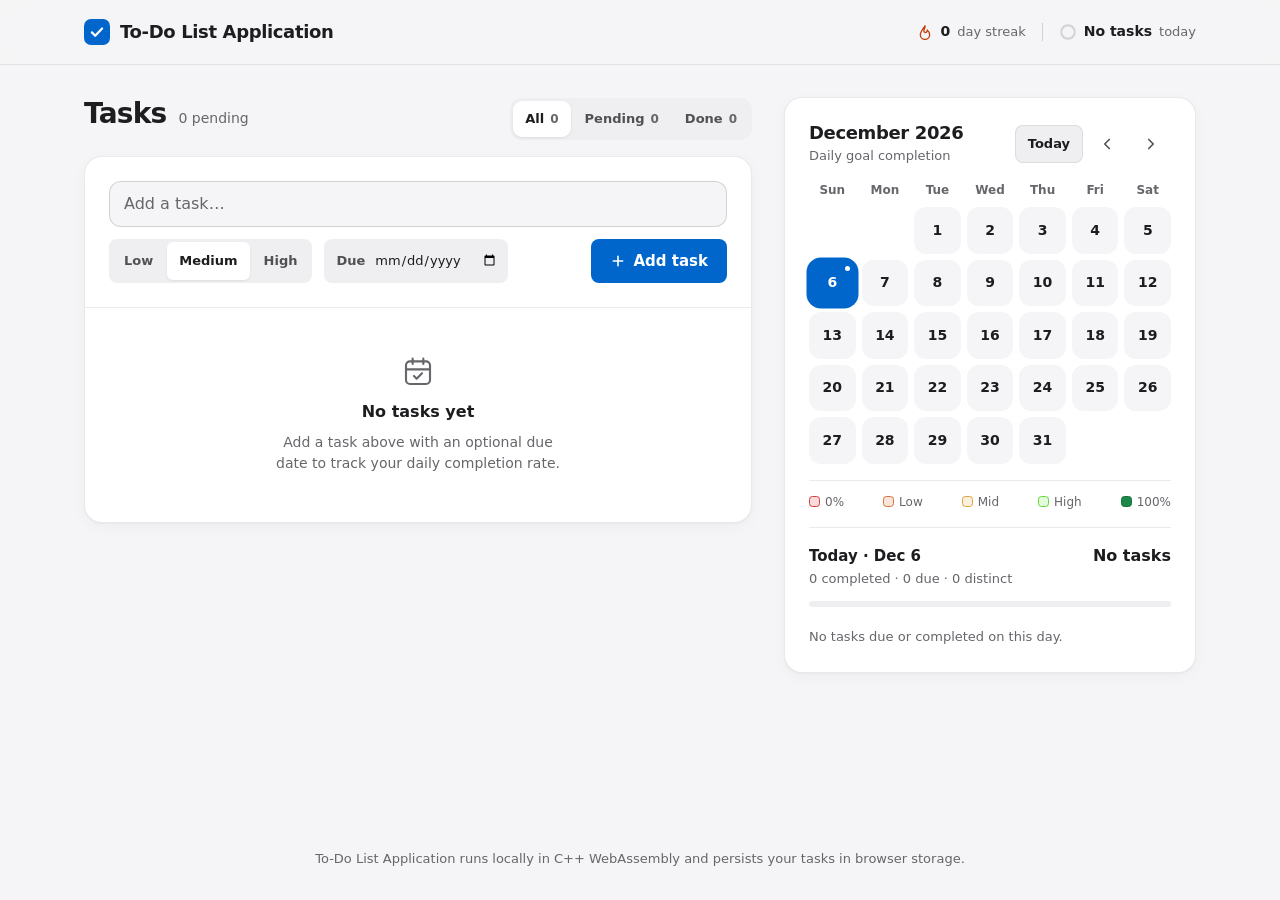
==== commit e79c78a4: "chore: rename app title and branding to To-Do List Application" ====
--- a/public/index.html
+++ b/public/index.html
@@ -3,10 +3,10 @@
 <head>
     <meta charset="UTF-8">
     <meta name="viewport" content="width=device-width, initial-scale=1, viewport-fit=cover">
-    <meta name="description" content="Cadence — daily task manager with a goal-colored monthly calendar, daily completion rate, and consistency streak running locally in C++ WebAssembly.">
+    <meta name="description" content="To-Do List Application — daily task manager with a goal-colored monthly calendar, daily completion rate, and consistency streak running locally in C++ WebAssembly.">
     <meta name="theme-color" content="#F5F5F7" media="(prefers-color-scheme: light)">
     <meta name="theme-color" content="#0D0E10" media="(prefers-color-scheme: dark)">
-    <title>Cadence — Daily tasks &amp; goal calendar</title>
+    <title>To-Do List Application</title>
     <link rel="icon" type="image/svg+xml" href="data:image/svg+xml,%3Csvg xmlns='http://www.w3.org/2000/svg' viewBox='0 0 32 32'%3E%3Crect width='32' height='32' rx='8' fill='%230066CC'/%3E%3Cpath d='M9.5 16.5l4.2 4.2 8.8-9.2' fill='none' stroke='%23fff' stroke-width='2.8' stroke-linecap='round' stroke-linejoin='round'/%3E%3C/svg%3E">
     <link rel="stylesheet" href="style.css">
 </head>
@@ -22,12 +22,12 @@
         <div class="topbar-inner">
             <a class="skip-link" href="#main-content">Skip to content</a>
 
-            <div class="brand" aria-label="Cadence">
+            <div class="brand" aria-label="To-Do List Application">
                 <svg class="brand-mark" width="26" height="26" viewBox="0 0 28 28" fill="none" aria-hidden="true">
                     <rect width="28" height="28" rx="7.5" fill="currentColor" class="brand-mark-bg"/>
                     <path d="M8.5 14.4L12.1 18L19.5 10.2" stroke="white" stroke-width="2.4" stroke-linecap="round" stroke-linejoin="round"/>
                 </svg>
-                <span class="brand-name">Cadence</span>
+                <span class="brand-name">To-Do List Application</span>
             </div>
 
             <div class="topbar-metrics" aria-label="Productivity summary">
@@ -288,7 +288,7 @@
     </div>
 
     <footer class="app-footer">
-        <p>Cadence runs locally in C++ WebAssembly and persists your tasks in browser storage.</p>
+        <p>To-Do List Application runs locally in C++ WebAssembly and persists your tasks in browser storage.</p>
     </footer>
 
     <!-- WebAssembly Engine & Glue -->
--- a/public/style.css
+++ b/public/style.css
@@ -1,5 +1,5 @@
 /* ==========================================================================
-   Cadence — Unified Design Token System
+   To-Do List Application — Unified Design Token System
    Grounded in Apple HIG (Accessibility, Color, Typography, Dark Mode, Motion)
    and tasteskill (90-95% neutral chrome, zero violet, strict spacing & scale).
    ========================================================================== */
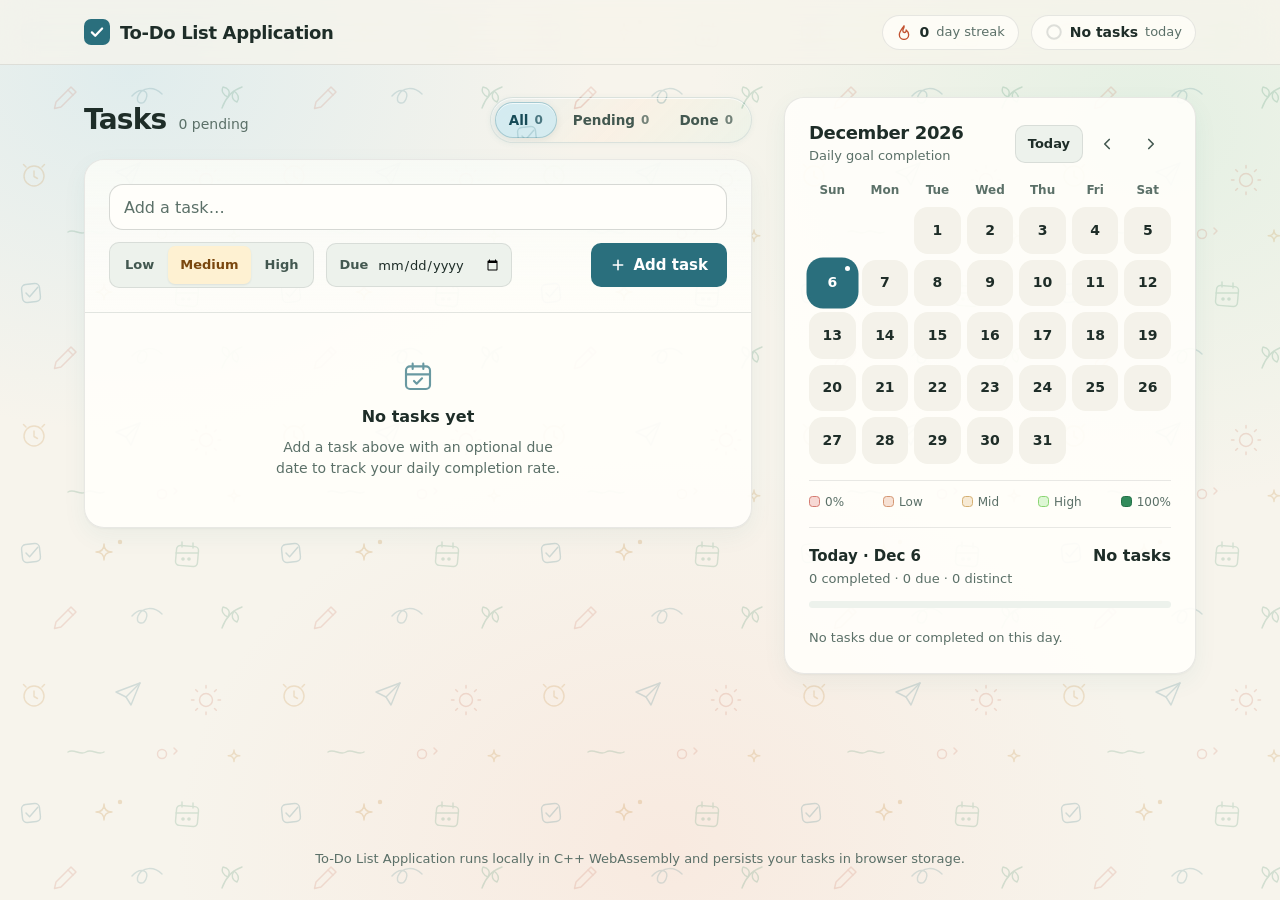
==== commit 40703d14: "feat: Botanical Pastel Stationery redesign with light doodles and seamless doodle-backed filter navi" ====
--- a/public/index.html
+++ b/public/index.html
@@ -4,10 +4,9 @@
     <meta charset="UTF-8">
     <meta name="viewport" content="width=device-width, initial-scale=1, viewport-fit=cover">
     <meta name="description" content="To-Do List Application — daily task manager with a goal-colored monthly calendar, daily completion rate, and consistency streak running locally in C++ WebAssembly.">
-    <meta name="theme-color" content="#F5F5F7" media="(prefers-color-scheme: light)">
-    <meta name="theme-color" content="#0D0E10" media="(prefers-color-scheme: dark)">
+    <meta name="theme-color" content="#F7F4EC">
     <title>To-Do List Application</title>
-    <link rel="icon" type="image/svg+xml" href="data:image/svg+xml,%3Csvg xmlns='http://www.w3.org/2000/svg' viewBox='0 0 32 32'%3E%3Crect width='32' height='32' rx='8' fill='%230066CC'/%3E%3Cpath d='M9.5 16.5l4.2 4.2 8.8-9.2' fill='none' stroke='%23fff' stroke-width='2.8' stroke-linecap='round' stroke-linejoin='round'/%3E%3C/svg%3E">
+    <link rel="icon" type="image/svg+xml" href="data:image/svg+xml,%3Csvg xmlns='http://www.w3.org/2000/svg' viewBox='0 0 32 32'%3E%3Crect width='32' height='32' rx='8' fill='%232A6F7D'/%3E%3Cpath d='M9.5 16.5l4.2 4.2 8.8-9.2' fill='none' stroke='%23fff' stroke-width='2.8' stroke-linecap='round' stroke-linejoin='round'/%3E%3C/svg%3E">
     <link rel="stylesheet" href="style.css">
 </head>
 <body>
@@ -63,7 +62,8 @@
                     <span class="pane-subtitle" id="tasksSummarySubtitle">0 pending</span>
                 </div>
 
-                <div class="segmented-control" role="tablist" aria-label="Filter tasks">
+                <div class="segmented-control" id="filterNav" data-active="all" role="tablist" aria-label="Filter tasks">
+                    <span class="segment-indicator" id="segmentIndicator" aria-hidden="true"></span>
                     <button type="button" class="segment-btn active" role="tab" aria-selected="true" data-filter="all">
                         All <span class="segment-count" id="countAll">0</span>
                     </button>
--- a/public/style.css
+++ b/public/style.css
@@ -1,43 +1,59 @@
 /* ==========================================================================
-   To-Do List Application — Unified Design Token System
-   Grounded in Apple HIG (Accessibility, Color, Typography, Dark Mode, Motion)
-   and tasteskill (90-95% neutral chrome, zero violet, strict spacing & scale).
+   To-Do List Application — Botanical Pastel Stationery Design System
+   Grounded in Apple HIG (Accessibility, Color, Typography, Craft, Motion)
+   and tasteskill (zero violet/lavender, WCAG AA/AAA contrast, strict scale).
    ========================================================================== */
 
 :root {
-    color-scheme: light dark;
-
-    /* Surfaces (Light appearance) */
-    --surface-canvas: #F5F5F7;
-    --surface-primary: #FFFFFF;
-    --surface-secondary: #EFEFF2;
-    --surface-hover: #F2F3F6;
-    --surface-glass: rgba(245, 245, 247, 0.78);
-    --surface-glass-opaque: #F5F5F7;
-
-    /* Ink & Hairlines (WCAG AA/AAA verified on #FFFFFF & #F5F5F7) */
-    --ink-primary: #1D1D1F;       /* 16.8:1 on #FFF */
-    --ink-secondary: #515154;     /*  7.9:1 on #FFF */
-    --ink-tertiary: #66666B;      /*  5.6:1 on #FFF */
-    --hairline: rgba(29, 29, 31, 0.09);
-    --hairline-strong: rgba(29, 29, 31, 0.16);
-
-    /* Single Primary Action Accent (Cobalt Blue — zero violet/lavender) */
-    --accent: #0066CC;            /* 5.6:1 with #FFF */
-    --accent-hover: #0055B3;
-    --accent-active: #004799;
-    --accent-soft: rgba(0, 102, 204, 0.10);
-    --accent-ink: #0066CC;
-
-    /* Semantic Signals */
-    --signal-success: #15803D;    /* 5.1:1 on #FFF */
-    --signal-success-soft: rgba(21, 128, 61, 0.12);
-    --signal-warning: #B45309;    /* 5.0:1 on #FFF */
-    --signal-warning-soft: rgba(180, 83, 9, 0.12);
-    --signal-danger: #C81E1E;     /* 5.9:1 on #FFF */
-    --signal-danger-hover: #A91717;
-    --signal-danger-soft: rgba(200, 30, 30, 0.11);
-    --signal-streak: #C2410C;     /* 5.1:1 on #FFF */
+    color-scheme: light;
+
+    /* Pastel Stationery Surfaces (Buttercream, Milk-White, Soft Sage-Mint) */
+    --surface-canvas: #F7F4EC;
+    --surface-primary: #FFFEFA;
+    --surface-secondary: #EDF2EC;
+    --surface-hover: #F3F6F1;
+    --surface-glass: rgba(247, 244, 236, 0.78);
+    --surface-glass-opaque: #F7F4EC;
+
+    /* Ink & Hairlines (WCAG AA/AAA verified on #FFFEFA & #F7F4EC) */
+    --ink-primary: #1E2D28;       /* 13.9:1 on #FFFEFA */
+    --ink-secondary: #435850;     /*  7.4:1 on #FFFEFA */
+    --ink-tertiary: #5B7068;      /*  5.1:1 on #FFFEFA */
+    --hairline: rgba(30, 45, 40, 0.10);
+    --hairline-strong: rgba(30, 45, 40, 0.18);
+
+    /* Primary Accent — Coastal Pastel-Harmonious Teal (zero violet) */
+    --accent: #2A6F7D;            /* 5.7:1 with #FFF */
+    --accent-hover: #215B67;
+    --accent-active: #194852;
+    --accent-soft: #D9EEF2;       /* Pastel powder-sky tint */
+    --accent-ink: #1E5763;        /* 7.7:1 on #FFFEFA */
+
+    /* Harmonized Pastel Navigator Tab Tints (zero violet) */
+    --nav-all-bg: rgba(206, 234, 242, 0.80);
+    --nav-all-bd: rgba(42, 111, 125, 0.28);
+    --nav-all-ink: #174B57;       /* 7.8:1 */
+
+    --nav-pending-bg: rgba(253, 232, 202, 0.84);
+    --nav-pending-bd: rgba(186, 124, 52, 0.30);
+    --nav-pending-ink: #6B3F10;   /* 7.6:1 */
+
+    --nav-done-bg: rgba(210, 240, 221, 0.84);
+    --nav-done-bd: rgba(52, 136, 86, 0.28);
+    --nav-done-ink: #175230;      /* 7.6:1 */
+
+    /* Semantic Signals (Pastel paired with deep legible ink) */
+    --signal-success: #2C7A4B;    /* 5.2:1 on #FFFEFA */
+    --signal-success-soft: #DCF2E4;
+    --signal-warning: #9A5B13;    /* 5.2:1 on #FFFEFA */
+    --signal-warning-soft: #FEF1D2;
+    --signal-danger: #B83A34;     /* 5.5:1 on #FFFEFA */
+    --signal-danger-hover: #9C2F2A;
+    --signal-danger-soft: #FDE2DF;
+    --signal-streak: #C25331;     /* 4.8:1 on #FFFEFA */
+
+    /* Bespoke Seamless Light Productivity Doodle SVG Tile (260x260) */
+    --doodle-tile: url("data:image/svg+xml,%3Csvg xmlns='http://www.w3.org/2000/svg' width='260' height='260' viewBox='0 0 260 260' fill='none'%3E%3Cg stroke-width='1.45' stroke-linecap='round' stroke-linejoin='round'%3E%3C!-- Sketch checkbox with tick --%3E%3Cg stroke='%232A6F7D' opacity='0.20'%3E%3Crect x='22' y='24' width='18' height='18' rx='4.5' transform='rotate(-6 31 33)'/%3E%3Cpath d='M26 33l3.6 3.8 8.2-9.5'/%3E%3C/g%3E%3C!-- Four-point pastel sparkle --%3E%3Cg stroke='%23C48B3B' opacity='0.24'%3E%3Cpath d='M104 24c0 5.5-2.5 8-8 8 5.5 0 8 2.5 8 8 0-5.5 2.5-8 8-8-5.5 0-8-2.5-8-8Z'/%3E%3Ccircle cx='120' cy='22' r='1.5' fill='%23C48B3B'/%3E%3C/g%3E%3C!-- Mini calendar page --%3E%3Cg stroke='%233B8760' opacity='0.19'%3E%3Crect x='176' y='26' width='22' height='20' rx='4' transform='rotate(5 187 36)'/%3E%3Cpath d='M182 22v5M193 23v5M176 33h22'/%3E%3Ccircle cx='183' cy='39' r='1.1' fill='%233B8760'/%3E%3Ccircle cx='189' cy='39' r='1.1' fill='%233B8760'/%3E%3C/g%3E%3C!-- Pencil sketch --%3E%3Cg stroke='%23C9735B' opacity='0.20'%3E%3Cpath d='M56 102l15-15 5 5-15 15-6.5 1.5L56 102Z'/%3E%3Cpath d='M68 90l5 5'/%3E%3C/g%3E%3C!-- Looping ribbon squiggle --%3E%3Cg stroke='%232A6F7D' opacity='0.17'%3E%3Cpath d='M132 96c8-9 18-6 14 3-3 7-11 4-8-3 4-9 16-10 24-2'/%3E%3C/g%3E%3C!-- Botanical leaf sprig --%3E%3Cg stroke='%233B8760' opacity='0.20'%3E%3Cpath d='M222 108c4-11 11-18 20-21'/%3E%3Cpath d='M228 97c-5-2-7-6-5-10 5 1 8 4 5 10Z'/%3E%3Cpath d='M234 91c4 3 6 7 3 11-5-2-6-6-3-11Z'/%3E%3C/g%3E%3C!-- Mini alarm clock --%3E%3Cg stroke='%23C48B3B' opacity='0.21'%3E%3Ccircle cx='34' cy='176' r='10'/%3E%3Cpath d='M34 171v5.5l3.5 2M26 167l-2.5-2.5M42 167l2.5-2.5'/%3E%3C/g%3E%3C!-- Paper airplane --%3E%3Cg stroke='%232A6F7D' opacity='0.19'%3E%3Cpath d='M116 172l24-9-9 22-5-8-10-5Z'/%3E%3Cpath d='M126 177l14-14'/%3E%3C/g%3E%3C!-- Little sun & rays --%3E%3Cg stroke='%23C9735B' opacity='0.21'%3E%3Ccircle cx='206' cy='180' r='6.5'/%3E%3Cpath d='M206 168v-2.5M206 194.5V192M194 180h-2.5M220.5 180H218M197.5 171.5l-1.8-1.8M216.3 190.3l-1.8-1.8M214.5 171.5l1.8-1.8M195.7 190.3l1.8-1.8'/%3E%3C/g%3E%3C!-- Floating wavy line & accent dots --%3E%3Cg stroke='%233B8760' opacity='0.18'%3E%3Cpath d='M68 232c6-4 12 4 18 0s12 4 18 0'/%3E%3C/g%3E%3Cg stroke='%23C9735B' opacity='0.20'%3E%3Ccircle cx='162' cy='234' r='4.5'/%3E%3Cpath d='M174 228l3 3-3 3'/%3E%3C/g%3E%3Cg stroke='%23C48B3B' opacity='0.22'%3E%3Cpath d='M234 230c0 4-1.8 5.8-5.8 5.8 4 0 5.8 1.8 5.8 5.8 0-4 1.8-5.8 5.8-5.8-4 0-5.8-1.8-5.8-5.8Z'/%3E%3C/g%3E%3C/g%3E%3C/svg%3E");
 
     /* Typography */
     --font-sans: -apple-system, BlinkMacSystemFont, "SF Pro Text", "SF Pro Display", "Segoe UI", system-ui, sans-serif;
@@ -51,102 +67,45 @@
     --s-6: 32px;
     --s-7: 48px;
 
-    /* Radius Scale (soft family) */
-    --r-sm: 8px;
-    --r-md: 12px;
-    --r-lg: 18px;
+    /* Radius Scale (soft tactile stationery) */
+    --r-sm: 10px;
+    --r-md: 14px;
+    --r-lg: 20px;
     --r-pill: 999px;
 
-    /* Elevation */
-    --shadow-surface: 0 1px 2px rgba(29, 29, 31, 0.04), 0 4px 16px rgba(29, 29, 31, 0.03);
-    --shadow-sheet: 0 20px 50px rgba(29, 29, 31, 0.18), 0 2px 8px rgba(29, 29, 31, 0.08);
-    --shadow-toast: 0 8px 24px rgba(29, 29, 31, 0.14);
-
-    /* Legend Swatch Tokens (Light) */
-    --swatch-missed-bg: hsl(0, 76%, 92%);
-    --swatch-missed-bd: hsl(0, 68%, 54%);
-    --swatch-low-bg: hsl(20, 76%, 92%);
-    --swatch-low-bd: hsl(20, 68%, 54%);
-    --swatch-medium-bg: hsl(40, 76%, 92%);
-    --swatch-medium-bd: hsl(40, 68%, 54%);
-    --swatch-high-bg: hsl(105, 76%, 92%);
-    --swatch-high-bd: hsl(105, 68%, 54%);
-    --swatch-full-bg: hsl(145, 65%, 32%);
-    --swatch-full-bd: hsl(145, 70%, 26%);
+    /* Soft Pastel Shadows */
+    --shadow-surface: 0 1px 2px rgba(30, 45, 40, 0.04), 0 8px 24px rgba(42, 111, 125, 0.06);
+    --shadow-sheet: 0 24px 56px rgba(30, 45, 40, 0.16), 0 2px 10px rgba(30, 45, 40, 0.06);
+    --shadow-toast: 0 10px 28px rgba(30, 45, 40, 0.16);
+
+    /* Pastel Legend Swatch Tokens (Exact match to C++ pastel HSL engine) */
+    --swatch-missed-bg: hsl(6, 68%, 90%);
+    --swatch-missed-bd: hsl(6, 54%, 64%);
+    --swatch-low-bg: hsl(22, 68%, 90%);
+    --swatch-low-bd: hsl(22, 54%, 64%);
+    --swatch-medium-bg: hsl(38, 68%, 90%);
+    --swatch-medium-bd: hsl(38, 54%, 64%);
+    --swatch-high-bg: hsl(105, 68%, 90%);
+    --swatch-high-bd: hsl(105, 54%, 64%);
+    --swatch-full-bg: hsl(148, 47%, 37%);
+    --swatch-full-bd: hsl(148, 52%, 29%);
 
     /* Motion */
     --ease-out: cubic-bezier(0.22, 1, 0.36, 1);
-    --dur-fast: 140ms;
-    --dur-med: 220ms;
-}
-
-@media (prefers-color-scheme: dark) {
-    :root {
-        /* Apple Dark Mode: distinct base vs elevated surfaces, softened whites */
-        --surface-canvas: #0D0E10;
-        --surface-primary: #18191D;
-        --surface-secondary: #24262C;
-        --surface-hover: #212329;
-        --surface-glass: rgba(13, 14, 16, 0.78);
-        --surface-glass-opaque: #0D0E10;
-
-        --ink-primary: #F2F2F5;      /* 15.8:1 on #18191D */
-        --ink-secondary: #B4B6BE;    /*  8.5:1 on #18191D */
-        --ink-tertiary: #8E919C;     /*  5.4:1 on #18191D */
-        --hairline: rgba(255, 255, 255, 0.09);
-        --hairline-strong: rgba(255, 255, 255, 0.18);
-
-        --accent: #0A66D6;           /* 5.58:1 with #FFF */
-        --accent-hover: #1474E8;
-        --accent-active: #0856B8;
-        --accent-soft: rgba(77, 163, 255, 0.15);
-        --accent-ink: #5AA9FF;       /* 7.6:1 on #18191D */
-
-        --signal-success: #4ADE80;
-        --signal-success-soft: rgba(74, 222, 128, 0.14);
-        --signal-warning: #FBBF24;
-        --signal-warning-soft: rgba(251, 191, 36, 0.14);
-        --signal-danger: #F87171;
-        --signal-danger-hover: #EF4444;
-        --signal-danger-soft: rgba(248, 113, 113, 0.14);
-        --signal-streak: #FB923C;
-
-        --shadow-surface: 0 1px 0 rgba(255, 255, 255, 0.04) inset, 0 8px 24px rgba(0, 0, 0, 0.28);
-        --shadow-sheet: 0 24px 60px rgba(0, 0, 0, 0.55);
-        --shadow-toast: 0 12px 32px rgba(0, 0, 0, 0.45);
-
-        /* Legend Swatch Tokens (Dark) */
-        --swatch-missed-bg: hsl(0, 42%, 19%);
-        --swatch-missed-bd: hsl(0, 60%, 46%);
-        --swatch-low-bg: hsl(20, 42%, 19%);
-        --swatch-low-bd: hsl(20, 60%, 46%);
-        --swatch-medium-bg: hsl(40, 42%, 19%);
-        --swatch-medium-bd: hsl(40, 60%, 46%);
-        --swatch-high-bg: hsl(105, 42%, 19%);
-        --swatch-high-bd: hsl(105, 60%, 46%);
-        --swatch-full-bg: hsl(145, 58%, 31%);
-        --swatch-full-bd: hsl(145, 64%, 44%);
-    }
+    --dur-fast: 150ms;
+    --dur-med: 250ms;
 }
 
 @media (prefers-contrast: more) {
     :root {
-        --hairline: rgba(29, 29, 31, 0.28);
-        --hairline-strong: rgba(29, 29, 31, 0.48);
-        --ink-tertiary: #3A3A3D;
-    }
-}
-
-@media (prefers-color-scheme: dark) and (prefers-contrast: more) {
-    :root {
-        --hairline: rgba(255, 255, 255, 0.28);
-        --hairline-strong: rgba(255, 255, 255, 0.48);
-        --ink-tertiary: #C8CAD2;
+        --hairline: rgba(30, 45, 40, 0.28);
+        --hairline-strong: rgba(30, 45, 40, 0.46);
+        --ink-tertiary: #354740;
     }
 }
 
 /* ==========================================================================
-   Base Reset & Accessibility Primitives
+   Base Reset, Pastel Watercolor Washes & Light Doodles Background
    ========================================================================== */
 
 *, *::before, *::after {
@@ -164,6 +123,13 @@
     line-height: 1.5;
     color: var(--ink-primary);
     background-color: var(--surface-canvas);
+    background-image:
+        var(--doodle-tile),
+        radial-gradient(640px 500px at 10% 8%, rgba(192, 226, 238, 0.42), transparent 72%),
+        radial-gradient(620px 520px at 90% 14%, rgba(200, 234, 214, 0.40), transparent 72%),
+        radial-gradient(680px 540px at 52% 94%, rgba(250, 216, 202, 0.36), transparent 72%);
+    background-attachment: fixed;
+    background-repeat: repeat, no-repeat, no-repeat, no-repeat;
     -webkit-font-smoothing: antialiased;
     -moz-osx-font-smoothing: grayscale;
     min-height: 100vh;
@@ -187,7 +153,7 @@
     display: none !important;
 }
 
-/* Visible Keyboard Focus Ring Everywhere */
+/* Visible Keyboard Focus Ring */
 :focus-visible {
     outline: 2px solid var(--accent-ink);
     outline-offset: 2px;
@@ -254,7 +220,7 @@
 }
 
 /* ==========================================================================
-   Floating Translucent Top Bar
+   Floating Translucent Pastel Top Bar
    ========================================================================== */
 
 .topbar {
@@ -262,8 +228,8 @@
     top: 0;
     z-index: 50;
     background: var(--surface-glass);
-    backdrop-filter: saturate(180%) blur(18px);
-    -webkit-backdrop-filter: saturate(180%) blur(18px);
+    backdrop-filter: saturate(150%) blur(16px);
+    -webkit-backdrop-filter: saturate(150%) blur(16px);
     border-bottom: 1px solid var(--hairline);
 }
 
@@ -308,7 +274,7 @@
 .topbar-metrics {
     display: flex;
     align-items: center;
-    gap: var(--s-4);
+    gap: var(--s-3);
 }
 
 .metric-pill {
@@ -317,6 +283,10 @@
     gap: 7px;
     font-size: 14px;
     color: var(--ink-secondary);
+    background: rgba(255, 254, 250, 0.72);
+    border: 1px solid var(--hairline);
+    border-radius: var(--r-pill);
+    padding: 6px 13px;
 }
 
 .metric-icon-streak {
@@ -336,13 +306,11 @@
 }
 
 .metric-divider {
-    width: 1px;
-    height: 18px;
-    background: var(--hairline-strong);
+    display: none;
 }
 
 .rate-ring-track {
-    stroke: var(--hairline-strong);
+    stroke: rgba(30, 45, 40, 0.14);
 }
 
 .rate-ring-fill {
@@ -366,21 +334,21 @@
     flex: 1;
 }
 
-/* Shared Surface (One card recipe page-wide) */
+/* Shared Surface (Warm milk-white pastel card) */
 .surface {
-    background: var(--surface-primary);
+    background: rgba(255, 254, 250, 0.92);
     border: 1px solid var(--hairline);
     border-radius: var(--r-lg);
     box-shadow: var(--shadow-surface);
 }
 
 /* ==========================================================================
-   Left Pane: Tasks Header, Segmented Filter, Composer & Grouped List
+   Left Pane: Header & Seamless Doodle-Integrated All / Pending / Done Navigator
    ========================================================================== */
 
 .pane-header {
     display: flex;
-    align-items: baseline;
+    align-items: center;
     justify-content: space-between;
     flex-wrap: wrap;
     gap: var(--s-3);
@@ -407,51 +375,116 @@
     font-variant-numeric: tabular-nums;
 }
 
-/* macOS / iOS-inspired Segmented Control */
+/* Seamless Background-Blending Navigator with Matching Light Doodles & Sliding Pill */
 .segmented-control {
+    position: relative;
     display: inline-flex;
     align-items: center;
-    background: var(--surface-secondary);
-    padding: 3px;
-    border-radius: var(--r-md);
+    padding: 4px;
+    border-radius: var(--r-pill);
     gap: 2px;
+    /* Blends cleanly into the canvas while continuing the exact same light doodle pattern */
+    background-color: rgba(247, 244, 236, 0.42);
+    background-image:
+        var(--doodle-tile),
+        linear-gradient(135deg, rgba(217, 238, 242, 0.34), rgba(253, 235, 211, 0.28), rgba(218, 241, 226, 0.34));
+    background-attachment: fixed, local;
+    background-repeat: repeat, no-repeat;
+    border: 1px solid rgba(42, 111, 125, 0.14);
+    box-shadow:
+        inset 0 1px 0 rgba(255, 255, 255, 0.65),
+        0 1px 6px rgba(42, 111, 125, 0.06);
+    overflow: hidden;
+    transition: border-color var(--dur-med) var(--ease-out), box-shadow var(--dur-med) var(--ease-out);
+}
+
+/* Sliding Active Pill — Glides Smoothly & Carries Matching Faint Doodle Sheen */
+.segment-indicator {
+    position: absolute;
+    top: 4px;
+    left: 0;
+    height: calc(100% - 8px);
+    border-radius: var(--r-pill);
+    background-color: var(--nav-all-bg);
+    background-image: var(--doodle-tile);
+    background-attachment: fixed;
+    border: 1px solid var(--nav-all-bd);
+    box-shadow: 0 2px 8px rgba(30, 45, 40, 0.08), inset 0 1px 0 rgba(255, 255, 255, 0.7);
+    pointer-events: none;
+    z-index: 0;
+    will-change: transform, width;
+    transition:
+        transform var(--dur-med) var(--ease-out),
+        width var(--dur-med) var(--ease-out),
+        background-color var(--dur-med) var(--ease-out),
+        border-color var(--dur-med) var(--ease-out);
+}
+
+.segmented-control[data-active="all"] .segment-indicator {
+    background-color: var(--nav-all-bg);
+    border-color: var(--nav-all-bd);
+}
+
+.segmented-control[data-active="pending"] .segment-indicator {
+    background-color: var(--nav-pending-bg);
+    border-color: var(--nav-pending-bd);
+}
+
+.segmented-control[data-active="completed"] .segment-indicator {
+    background-color: var(--nav-done-bg);
+    border-color: var(--nav-done-bd);
 }
 
 .segment-btn {
+    position: relative;
+    z-index: 1;
     appearance: none;
     border: none;
     background: transparent;
     color: var(--ink-secondary);
     font-family: inherit;
-    font-size: 13px;
+    font-size: 13.5px;
     font-weight: 550;
-    padding: 0 12px;
+    padding: 0 14px;
     min-height: 36px;
-    border-radius: calc(var(--r-md) - 3px);
+    border-radius: var(--r-pill);
     cursor: pointer;
     display: inline-flex;
     align-items: center;
     gap: 6px;
-    transition: background-color var(--dur-fast) var(--ease-out), color var(--dur-fast) var(--ease-out), box-shadow var(--dur-fast) var(--ease-out);
+    transition: color var(--dur-fast) var(--ease-out);
 }
 
 .segment-btn:hover {
     color: var(--ink-primary);
 }
 
-.segment-btn.active {
-    background: var(--surface-primary);
-    color: var(--ink-primary);
-    box-shadow: 0 1px 3px rgba(0, 0, 0, 0.08);
+.segmented-control[data-active="all"] .segment-btn.active {
+    color: var(--nav-all-ink);
+    font-weight: 650;
+}
+
+.segmented-control[data-active="pending"] .segment-btn.active {
+    color: var(--nav-pending-ink);
+    font-weight: 650;
+}
+
+.segmented-control[data-active="completed"] .segment-btn.active {
+    color: var(--nav-done-ink);
+    font-weight: 650;
 }
 
 .segment-count {
     font-size: 12px;
-    color: var(--ink-tertiary);
+    color: inherit;
+    opacity: 0.72;
     font-variant-numeric: tabular-nums;
 }
 
-/* Quick-Capture Task Composer */
+/* ==========================================================================
+   Quick-Capture Task Composer
+   ========================================================================== */
+
 .tasks-surface {
     overflow: hidden;
 }
@@ -462,19 +495,20 @@
     display: flex;
     flex-direction: column;
     gap: var(--s-3);
+    background: linear-gradient(180deg, rgba(237, 244, 239, 0.36) 0%, rgba(255, 254, 250, 0) 100%);
 }
 
 .composer-input {
     width: 100%;
     border: 1px solid var(--hairline-strong);
-    background: var(--surface-canvas);
+    background: var(--surface-primary);
     color: var(--ink-primary);
     font-family: inherit;
     font-size: 16px;
     padding: 12px 14px;
     min-height: 46px;
     border-radius: var(--r-md);
-    transition: border-color var(--dur-fast) var(--ease-out), background-color var(--dur-fast) var(--ease-out), box-shadow var(--dur-fast) var(--ease-out);
+    transition: border-color var(--dur-fast) var(--ease-out), box-shadow var(--dur-fast) var(--ease-out);
 }
 
 .composer-input::placeholder {
@@ -483,9 +517,8 @@
 
 .composer-input:focus {
     outline: none;
-    background: var(--surface-primary);
     border-color: var(--accent);
-    box-shadow: 0 0 0 3px var(--accent-soft);
+    box-shadow: 0 0 0 3.5px var(--accent-soft);
 }
 
 .composer-controls {
@@ -515,6 +548,7 @@
     padding: 3px;
     border-radius: var(--r-sm);
     gap: 2px;
+    border: 1px solid var(--hairline);
 }
 
 .priority-segmented-full {
@@ -542,17 +576,30 @@
     justify-content: center;
     min-height: 38px;
     padding: 0 12px;
-    border-radius: calc(var(--r-sm) - 2px);
+    border-radius: calc(var(--r-sm) - 3px);
     font-size: 13px;
     font-weight: 550;
     color: var(--ink-secondary);
     transition: background-color var(--dur-fast) var(--ease-out), color var(--dur-fast) var(--ease-out), box-shadow var(--dur-fast) var(--ease-out);
 }
 
-.prio-option input:checked + span {
-    background: var(--surface-primary);
-    color: var(--ink-primary);
-    box-shadow: 0 1px 2px rgba(0, 0, 0, 0.08);
+/* Pastel tinted active states per priority level */
+.prio-option input[value="0"]:checked + span {
+    background: var(--signal-success-soft);
+    color: #1A5C35;
+    box-shadow: 0 1px 2px rgba(30, 45, 40, 0.08);
+}
+
+.prio-option input[value="1"]:checked + span {
+    background: var(--signal-warning-soft);
+    color: #7A470E;
+    box-shadow: 0 1px 2px rgba(30, 45, 40, 0.08);
+}
+
+.prio-option input[value="2"]:checked + span {
+    background: var(--signal-danger-soft);
+    color: #932721;
+    box-shadow: 0 1px 2px rgba(30, 45, 40, 0.08);
 }
 
 .prio-option input:focus-visible + span {
@@ -565,6 +612,7 @@
     align-items: center;
     gap: var(--s-2);
     background: var(--surface-secondary);
+    border: 1px solid var(--hairline);
     padding: 0 10px 0 12px;
     border-radius: var(--r-sm);
     min-height: 44px;
@@ -600,7 +648,7 @@
 .field-error {
     margin: 0;
     font-size: 13px;
-    font-weight: 500;
+    font-weight: 550;
     color: var(--signal-danger);
     display: flex;
     align-items: center;
@@ -608,7 +656,7 @@
 }
 
 /* ==========================================================================
-   Unified Button System (One primary, one secondary, one destructive)
+   Unified Button System
    ========================================================================== */
 
 .btn {
@@ -653,7 +701,7 @@
 }
 
 .btn-secondary:hover {
-    background: var(--surface-hover);
+    background: #E2EBE2;
     border-color: var(--hairline-strong);
 }
 
@@ -742,7 +790,6 @@
     min-width: 0;
 }
 
-/* 44x44 accessible tap region around crisp 22px circular check control */
 .check-target {
     appearance: none;
     border: none;
@@ -763,7 +810,7 @@
     height: 22px;
     border-radius: 50%;
     border: 1.75px solid var(--hairline-strong);
-    background: transparent;
+    background: var(--surface-primary);
     display: inline-flex;
     align-items: center;
     justify-content: center;
@@ -772,7 +819,8 @@
 }
 
 .check-target:hover .check-circle {
-    border-color: var(--accent-ink);
+    border-color: var(--accent);
+    background: var(--accent-soft);
 }
 
 .check-target:active .check-circle {
@@ -787,7 +835,7 @@
 .task-body {
     display: flex;
     flex-direction: column;
-    gap: 3px;
+    gap: 4px;
     min-width: 0;
 }
 
@@ -809,37 +857,43 @@
     font-variant-numeric: tabular-nums;
 }
 
-/* Priority conveyed with indicator dot + explicit text label (never color alone) */
+/* Pastel Priority Pill + Dot (Never Color Alone) */
 .priority-tag {
     display: inline-flex;
     align-items: center;
     gap: 5px;
-    font-weight: 550;
+    font-weight: 600;
+    font-size: 12px;
+    padding: 2px 8px;
+    border-radius: var(--r-pill);
 }
 
 .priority-dot {
-    width: 7px;
-    height: 7px;
+    width: 6px;
+    height: 6px;
     border-radius: 50%;
     flex-shrink: 0;
 }
 
 .priority-low {
-    color: var(--ink-secondary);
+    background: var(--signal-success-soft);
+    color: #1A5C35;
 }
 .priority-low .priority-dot {
     background: var(--signal-success);
 }
 
 .priority-med {
-    color: var(--signal-warning);
+    background: var(--signal-warning-soft);
+    color: #7A470E;
 }
 .priority-med .priority-dot {
-    background: var(--signal-warning);
+    background: #C48322;
 }
 
 .priority-high {
-    color: var(--signal-danger);
+    background: var(--signal-danger-soft);
+    color: #932721;
 }
 .priority-high .priority-dot {
     background: var(--signal-danger);
@@ -862,7 +916,6 @@
     flex-shrink: 0;
 }
 
-/* Inline Delete Confirmation (Replaces browser confirm() dialog) */
 .confirm-delete-group {
     display: inline-flex;
     align-items: center;
@@ -880,7 +933,8 @@
 }
 
 .empty-glyph {
-    color: var(--ink-tertiary);
+    color: var(--accent);
+    opacity: 0.7;
     margin-bottom: var(--s-1);
 }
 
@@ -903,7 +957,7 @@
 }
 
 /* ==========================================================================
-   Right Pane: Signature Monthly Goal Calendar + Day Inspector
+   Right Pane: Signature Pastel Monthly Goal Calendar + Day Inspector
    ========================================================================== */
 
 .calendar-surface {
@@ -955,7 +1009,7 @@
     gap: 6px;
 }
 
-/* Date Bubbles — Powered by C++ Light/Dark Goal Variables */
+/* Pastel Date Bubbles — Powered Directly by C++ Goal Tokens */
 .calendar-day {
     appearance: none;
     font-family: inherit;
@@ -964,7 +1018,7 @@
     padding: 4px 2px;
     border-radius: var(--r-md);
     border: 1.5px solid transparent;
-    background: var(--surface-canvas);
+    background: #F4F2EA;
     color: var(--ink-primary);
     display: flex;
     flex-direction: column;
@@ -978,7 +1032,7 @@
 
 .calendar-day:hover:not(.empty) {
     transform: translateY(-1px);
-    box-shadow: 0 3px 10px rgba(0, 0, 0, 0.08);
+    box-shadow: 0 3px 10px rgba(30, 45, 40, 0.08);
 }
 
 .calendar-day:active:not(.empty) {
@@ -992,23 +1046,14 @@
     pointer-events: none;
 }
 
-/* C++ Goal Bubble Colors (Light Mode default) */
 .calendar-day.has-goal {
     background-color: var(--goal-bg);
     border-color: var(--goal-border);
     color: var(--goal-text);
 }
 
-@media (prefers-color-scheme: dark) {
-    .calendar-day.has-goal {
-        background-color: var(--goal-bg-dark);
-        border-color: var(--goal-border-dark);
-        color: var(--goal-text-dark);
-    }
-}
-
 .calendar-day.today:not(.has-goal) {
-    border-color: var(--accent-ink);
+    border-color: rgba(42, 111, 125, 0.42);
     background: var(--accent-soft);
     color: var(--accent-ink);
 }
@@ -1025,16 +1070,16 @@
     width: 5px;
     height: 5px;
     border-radius: 50%;
-    background: var(--accent-ink);
-}
-
-.calendar-day.today.selected::after,
+    background: var(--accent);
+}
+
+.calendar-day.today.selected:not(.has-goal)::after,
 .calendar-day.today.tier-full::after {
     background: #FFFFFF;
 }
 
 .calendar-day.selected {
-    box-shadow: 0 0 0 2.5px var(--accent-ink);
+    box-shadow: 0 0 0 2.5px var(--accent);
     z-index: 1;
 }
 
@@ -1042,10 +1087,6 @@
     background: var(--accent);
     border-color: var(--accent);
     color: #FFFFFF;
-}
-
-.calendar-day.selected:not(.has-goal) .day-rate-empty {
-    color: rgba(255, 255, 255, 0.72);
 }
 
 .day-number {
@@ -1063,12 +1104,7 @@
     letter-spacing: -0.02em;
 }
 
-.day-rate-empty {
-    opacity: 0.32;
-    font-weight: 400;
-}
-
-/* Calendar Scale Legend */
+/* Calendar Pastel Scale Legend */
 .calendar-legend {
     display: flex;
     align-items: center;
@@ -1143,7 +1179,7 @@
 
 .progress-track {
     width: 100%;
-    height: 6px;
+    height: 7px;
     background: var(--surface-secondary);
     border-radius: var(--r-pill);
     overflow: hidden;
@@ -1224,7 +1260,7 @@
     position: fixed;
     inset: 0;
     z-index: 200;
-    background: rgba(13, 14, 16, 0.48);
+    background: rgba(30, 45, 40, 0.34);
     backdrop-filter: blur(6px);
     -webkit-backdrop-filter: blur(6px);
     display: flex;
@@ -1407,7 +1443,11 @@
     }
 
     .topbar-metrics {
-        gap: var(--s-3);
+        gap: var(--s-2);
+    }
+
+    .metric-pill {
+        padding: 5px 10px;
     }
 
     .metric-label {
@@ -1477,8 +1517,8 @@
     }
 
     .segment-btn {
-        padding: 0 9px;
-        font-size: 12px;
+        padding: 0 10px;
+        font-size: 12.5px;
     }
 }
 
